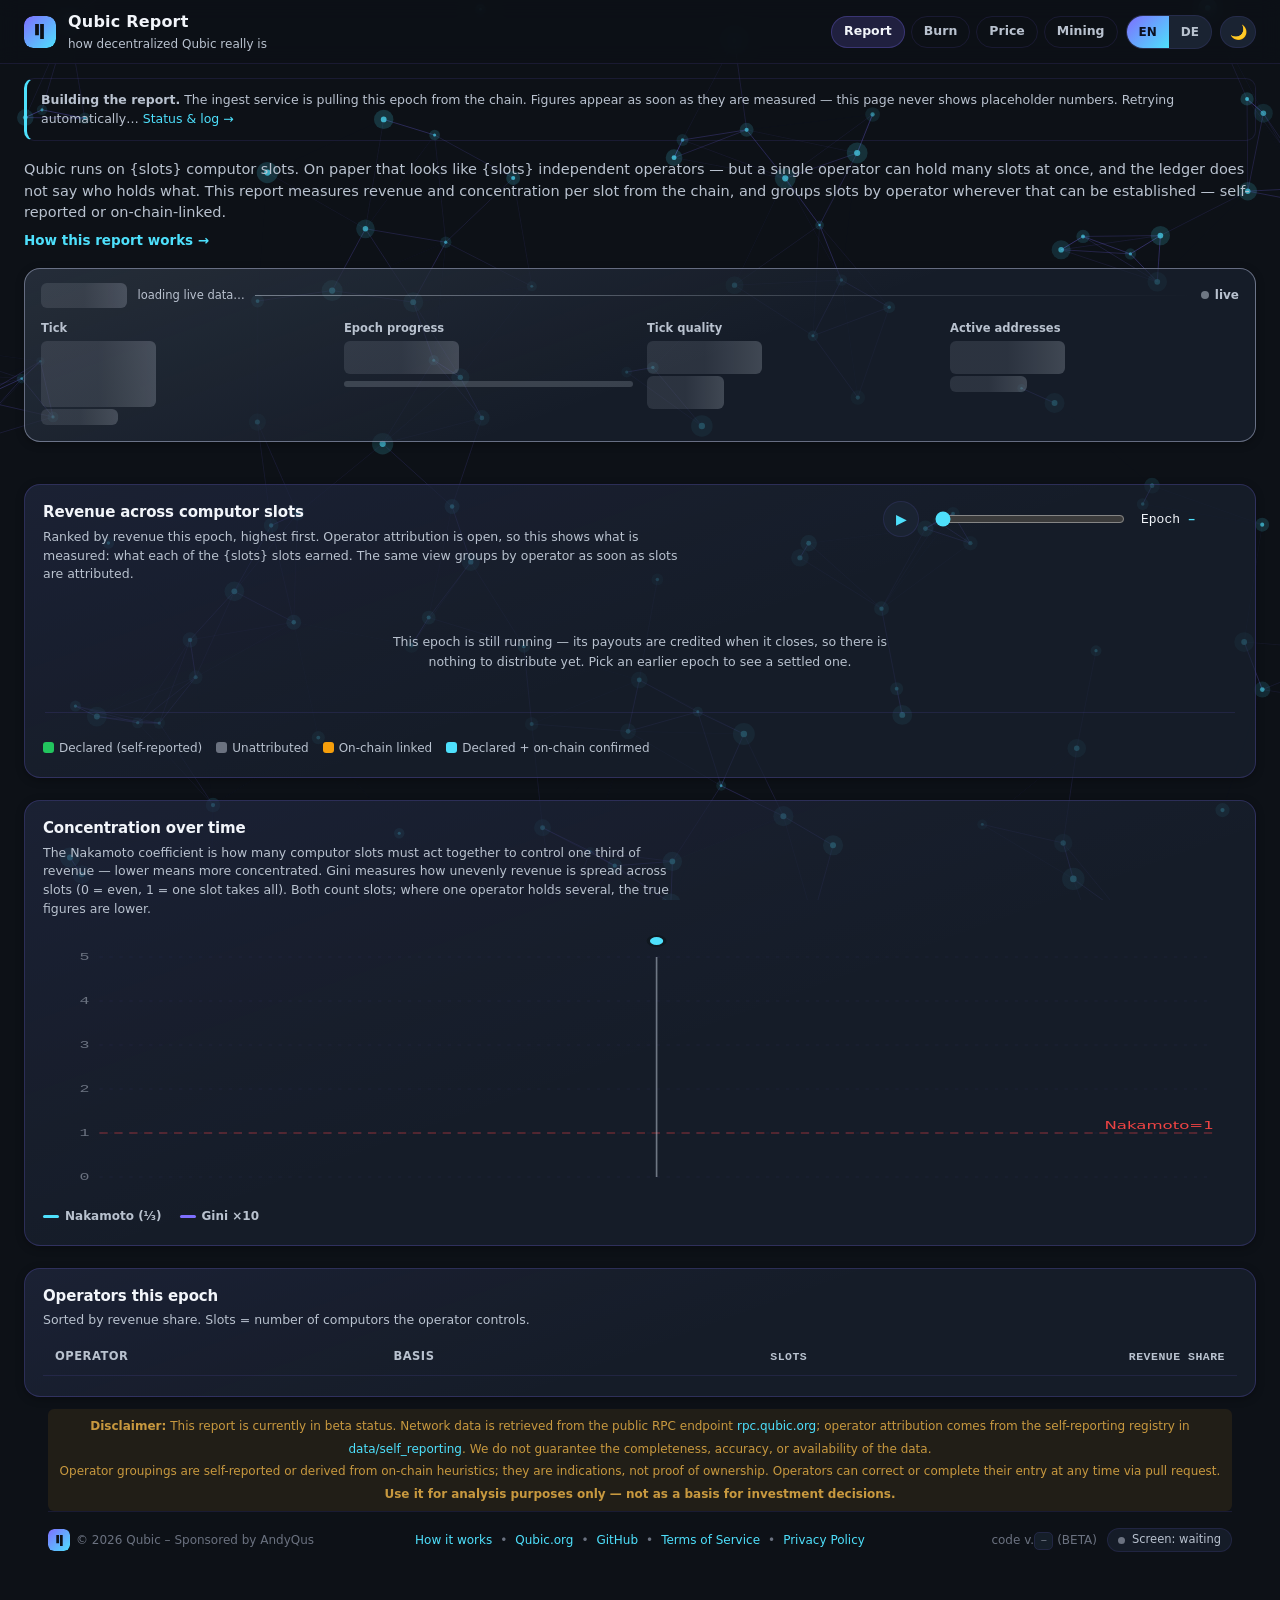
==== dashboard/index.html @ 16686b8a "Move the burger out of the panel it opens The collapsed header panel is display:none, and the button" ====
<!doctype html>
<html lang="en" data-theme="dark">
<head>
<meta charset="utf-8" />
<meta name="viewport" content="width=device-width, initial-scale=1.0" />
<title>Qubic Report</title>
<meta name="description" content="How decentralized Qubic really is — computor distribution, attribution and clusters, measured from the chain and sealed per epoch." />

<!-- ── Identität, Icons, PWA ──────────────────────────────────────────────
     Das Projekt heißt nach außen "Qubic Report" (so steht es im Manifest und
     auf dem Homescreen); "Qubic Decentralization Report" ist der Name DIESER
     Seite, nicht mehr der der ganzen Anwendung. Die übrigen Seiten führen ihn
     deshalb nicht mehr im Untertitel.
     Alle Pfade sind relativ: Das Dashboard liegt unter /dashboard/, ein
     absolutes "/" würde den PWA-Scope auf den API-Root legen. -->
<!-- Reihenfolge und Vollständigkeit sind hier nicht Geschmack: Firefox fordert
     von diesen Zeilen NUR das SVG an und fällt von sich aus auf nichts zurück.
     Scheitert das SVG, bleibt der Tab leer — genau das war der Fall, solange
     icon.svg einen doppelten Bindestrich im Kommentar trug und damit als XML
     unlesbar war. Die .ico steht deshalb ausdrücklich dabei: sie ist das
     Format, das jeder Browser lesen kann, und /dashboard/favicon.ico gibt es
     nicht — der automatische Griff ans Wurzelverzeichnis läuft von einer Seite
     unter /dashboard/ ins Leere. -->
<link rel="icon" type="image/svg+xml" href="./assets/icon.svg" />
<link rel="icon" type="image/png" sizes="32x32" href="./assets/favicon-32.png" />
<link rel="icon" type="image/x-icon" href="./assets/favicon.ico" sizes="48x48" />
<link rel="apple-touch-icon" href="./assets/apple-touch-icon.png" />
<link rel="manifest" href="./assets/manifest.webmanifest" />
<meta name="theme-color" content="#0d1117" />
<meta name="apple-mobile-web-app-title" content="Qubic Report" />
<meta name="application-name" content="Qubic Report" />

<!-- ── Link-Vorschau (X, Telegram, Discord, Slack) ────────────────────────
     og:image MUSS absolut sein — ein Crawler löst relative URLs nicht auf.
     Und es muss PNG sein: X rendert kein SVG. Quelle beider Bilder ist
     dashboard/assets/og-image.svg, gerendert von scripts/build_icons.py. -->
<meta property="og:type" content="website" />
<meta property="og:site_name" content="Qubic Report" />
<meta property="og:locale" content="en_US" />
<meta property="og:title" content="Qubic Report — how decentralized Qubic really is" />
<meta property="og:description" content="How decentralized Qubic really is — computor distribution, attribution and clusters, measured from the chain and sealed per epoch." />
<meta property="og:url" content="https://report.qubic.tools/dashboard/" />
<meta property="og:image" content="https://report.qubic.tools/dashboard/assets/og-image.png" />
<meta property="og:image:type" content="image/png" />
<meta property="og:image:width" content="1200" />
<meta property="og:image:height" content="630" />
<meta property="og:image:alt" content="Qubic Report — decentralization, burned supply, price and mining" />
<meta name="twitter:card" content="summary_large_image" />
<meta name="twitter:title" content="Qubic Report — how decentralized Qubic really is" />
<meta name="twitter:description" content="How decentralized Qubic really is — measured from the chain, sealed per epoch." />
<meta name="twitter:image" content="https://report.qubic.tools/dashboard/assets/og-image.png" />

<link rel="stylesheet" href="./theme.css?v=376904fb">

<style>
  /* Surfaces, text, accents, the glass card and the header all come from
     theme.css — the shared design system taken from spotlight/dividends
     .qubic.tools. Only the report's own semantic colours live here: these
     encode attribution state (declared / linked / flagged), so they must stay
     distinguishable from each other and from the system accent, which already
     means "interactive". */
  :root{
    --declared:#22c55e; --unattributed:#6b7280; --linked:#f59e0b;
    --flagged:#ef4444; --confirmed:#4ee0fc;
  }
  :root[data-theme="light"]{
    --declared:#16a34a; --unattributed:#9ca3af; --linked:#b45309;
    --flagged:#dc2626; --confirmed:#0369a1;
  }
  /* line-height comes from theme.css (1.5). Overriding it here made this
     page's header one pixel shorter than the others. */
  /* Same content width as mining.html and burn.html, so the three pages
     read as one site rather than three. */
  .wrap{max-width:var(--content-width);margin:0 auto;padding:0 var(--gutter) 64px;position:relative;z-index:1}

  /* header */
  .qs-seg[hidden]{display:none}

  .sample-badge{display:inline-flex;align-items:center;gap:7px;font-size:12px;color:var(--warn);
    border:1px solid color-mix(in srgb,var(--warn) 40%,transparent);background:color-mix(in srgb,var(--warn) 12%,transparent);
    padding:4px 10px;border-radius:999px;margin:16px 0 0}
  .sample-badge .dot{width:7px;height:7px;border-radius:50%;background:var(--warn)}
  /* display:inline-flex above would otherwise defeat the hidden attribute */
  .sample-badge[hidden]{display:none}
  /* epoch lifecycle: live = fresh from chain, sealed = settled history, partial = gaps */

  .lead{margin:18px 0 6px;font-size:14.5px;color:var(--muted)}
  .lead-more{margin:2px 0 0;font-size:13.5px}
  .lead-more a{font-weight:600}

  /* ---- Live epoch panel -------------------------------------------------
     Styled after the Dividends overview (which follows Spotlight): an epoch
     band opens the block — badge, a rule that fades out, and the state on the
     right — over a card whose accent colour drives border, wash and glow from
     one token, so the three cannot drift apart. */
  .live{ --live-edge:var(--accent);
    margin-top:18px; border:1px solid color-mix(in srgb,var(--live-edge) 45%,var(--border));
    border-radius:var(--radius); padding:14px 16px 16px;
    background:linear-gradient(160deg,color-mix(in srgb,var(--live-edge) 10%,transparent),
      transparent 55%),var(--surface);
    box-shadow:var(--shadow)}
  .live[hidden]{display:none}
  /* While the first pulse is in flight the panel keeps its full height and shows
     shimmering placeholders, so the page below it never jumps when data lands. */
  .live.loading{--live-edge:var(--muted)}
  .live.loading .live-pulse i{animation:none;opacity:.55}
  .live.loading .lc-val,.live.loading .lc-sub,.live.loading .live-epoch{
    color:transparent;background:linear-gradient(90deg,
      color-mix(in srgb,var(--muted) 14%,transparent) 25%,
      color-mix(in srgb,var(--muted) 26%,transparent) 50%,
      color-mix(in srgb,var(--muted) 14%,transparent) 75%);
    background-size:200% 100%;border-radius:6px;animation:shimmer 1.4s linear infinite}
  .live.loading .lc-val{max-width:7.5ch}
  .live.loading .lc-sub{max-width:11ch}
  .live.loading .lc-fill{width:0}
  @keyframes shimmer{0%{background-position:200% 0}100%{background-position:-200% 0}}
  @media (prefers-reduced-motion:reduce){
    .live.loading .lc-val,.live.loading .lc-sub,.live.loading .live-epoch{animation:none} }
  .live-head{display:flex;align-items:center;gap:10px;margin-bottom:12px}
  .live-running{font-size:11.5px;color:var(--muted);white-space:nowrap}
  .live-epoch{font-size:.8125rem;font-weight:700;font-variant-numeric:tabular-nums;
    letter-spacing:.02em;padding:.15rem .5rem;border-radius:6px;white-space:nowrap;
    color:var(--live-edge);background:color-mix(in srgb,var(--live-edge) 16%,transparent)}
  .live-rule{flex:1 1 auto;height:1px;min-width:20px;
    background:linear-gradient(90deg,color-mix(in srgb,var(--live-edge) 55%,transparent),transparent)}
  .live-pulse{flex:0 0 auto;display:inline-flex;align-items:center;gap:6px;
    font-size:.75rem;font-weight:600;color:var(--live-edge)}
  .live-pulse i{width:8px;height:8px;border-radius:50%;background:var(--live-edge);
    box-shadow:0 0 0 0 color-mix(in srgb,var(--live-edge) 70%,transparent);
    animation:livepulse 2s ease-out infinite}
  /* The dot pulses only while data is actually arriving; a stale feed freezes it,
     so "live" is never claimed for a number that stopped moving. */
  .live.stale{--live-edge:var(--warn)}
  .live.stale .live-pulse i{animation:none}
  @keyframes livepulse{
    0%{box-shadow:0 0 0 0 color-mix(in srgb,var(--live-edge) 60%,transparent)}
    70%{box-shadow:0 0 0 9px transparent} 100%{box-shadow:0 0 0 0 transparent}}
  @media (prefers-reduced-motion:reduce){ .live-pulse i{animation:none} }

  .live-grid{display:grid;grid-template-columns:repeat(auto-fit,minmax(150px,1fr));gap:14px}
  .live-cell{min-width:0}
  .lc-label{font-size:11.5px;color:var(--muted);font-weight:600}
  .lc-val{font-size:22px;font-weight:700;margin-top:4px;letter-spacing:-.3px}
  .num{font-variant-numeric:tabular-nums}
  .lc-sub{font-size:11px;color:var(--faint);margin-top:2px}
  /* The tick figure flashes on change — the one number that visibly advances. */
  .lc-val.bump{animation:bump .5s ease-out}
  @keyframes bump{0%{color:var(--accent)}100%{color:inherit}}
  @media (prefers-reduced-motion:reduce){ .lc-val.bump{animation:none} }
  .lc-bar{height:6px;border-radius:99px;margin-top:7px;overflow:hidden;
    background:color-mix(in srgb,var(--muted) 22%,transparent)}
  .lc-fill{height:100%;width:0;border-radius:99px;background:var(--live-edge);
    transition:width .8s cubic-bezier(.4,.05,.2,1)}

  /* Attribution caveat. With no declarations and no provable linkage, a high
     Nakamoto number means "we could not link them", not "they are independent" —
     the page has to say so rather than let the figure be misread. */
  .coverage-note{margin-top:14px;padding:11px 14px;border-radius:10px;font-size:12.5px;
    line-height:1.55;color:var(--muted);background:var(--panel);
    border:1px solid var(--border);border-left:3px solid var(--accent)}
  .coverage-note[hidden]{display:none}
  .coverage-note b{color:var(--fg);font-weight:600}

  /* Slot revenue distribution — shown in place of the operator map while
     attribution is empty, because one grey "unattributed 100%" tile is not a map. */
  .dist{padding:4px 2px 2px}
  .dist[hidden]{display:none}
  .dist-row{display:grid;grid-template-columns:150px 1fr 74px;align-items:center;
    gap:12px;margin-bottom:9px}
  .dist-name{font-size:12.5px;color:var(--fg)}
  .dist-name small{display:block;color:var(--faint);font-size:11px;margin-top:1px}
  .dist-track{height:26px;border-radius:6px;background:var(--chip-bg,rgba(127,127,127,.13));
    overflow:hidden}
  .dist-fill{height:100%;border-radius:6px;background:var(--accent);opacity:.85;
    transition:width .5s cubic-bezier(.4,0,.2,1)}
  .dist-pct{font-size:12.5px;font-variant-numeric:tabular-nums;text-align:right;color:var(--fg)}
  .dist-facts{margin-top:14px;padding-top:12px;border-top:1px solid var(--border);
    font-size:12.5px;color:var(--muted);line-height:1.6}
  .dist-facts b{color:var(--fg)}
  .dist-empty{padding:26px 4px;color:var(--muted);font-size:12.5px;line-height:1.6;
    text-align:center;max-width:520px;margin:0 auto}
  @media (prefers-reduced-motion:reduce){ .dist-fill{transition:none} }

  /* KPI grid. The tile itself (.qs-stat, .s-label, .s-val, .s-sub, .s-note and
     the accent/warn rail) now lives in theme.css, so burn and mining can carry
     the same one. Only the margin of this page's grid is local. */
  .kpis{margin:20px 0 8px}
  /* Scope note on a figure whose unit is easy to misread (slots, not operators). */
  .tail-row td{color:var(--muted);font-style:italic}

  /* ---- Page background: the slot net -----------------------------------
     mining.html runs a colony and burn.html runs embers; this page had no
     motion at all, which made it the odd one out of the three. The canvas
     construction is shared (`.qs-canvas` in theme.css: viewport-fixed, behind
     everything, never interactive), only the motion differs — as on the other
     two pages, it follows the subject.

     Here the subject is the network of computor slots, so the background is one
     connected net, centred on the window and turning slowly. It is ambient and
     carries no figure — nothing here is a measurement, the panels below hold
     those. The panels are `.glass-card`, which is already translucent with a
     blur, so the motion reads as depth behind them rather than texture through
     the type. */
  :root[data-theme="light"] .slot-canvas{opacity:.62}
  @media (prefers-color-scheme:light){
    :root:not([data-theme="dark"]) .slot-canvas{opacity:.62} }

  /* panels */
  .panel{margin-top:22px;overflow:hidden}
  .panel-head{padding:16px 18px 4px;display:flex;align-items:flex-start;gap:14px;flex-wrap:wrap}
  .panel-head h2{font-size:15px;margin:0;font-weight:650}
  .panel-head p{margin:4px 0 0;font-size:12.5px;color:var(--muted);max-width:640px}
  .panel-body{padding:14px 18px 20px}

  /* epoch controls */
  .epoch-bar{display:flex;align-items:center;gap:14px;flex-wrap:wrap;margin-left:auto}
  .epoch-bar .play{width:36px;height:36px;border-radius:50%;border:1px solid var(--border);background:var(--surface2);
    color:var(--accent);font-size:14px;cursor:pointer;display:inline-flex;align-items:center;justify-content:center}
  .epoch-bar input[type=range]{width:190px;accent-color:var(--accent)}
  .epoch-bar .ep-label{font-family:var(--mono);font-size:13px;color:var(--text);min-width:96px}
  .epoch-bar .ep-label b{color:var(--accent)}

  /* treemap */
  .treemap{position:relative;width:100%;height:340px;margin-top:6px;border-radius:10px;overflow:hidden;
    background:var(--bg2);border:1px solid var(--border)}
  .treemap[hidden]{display:none}
  .tile{position:absolute;border-radius:7px;overflow:hidden;cursor:default;
    transition:left .7s cubic-bezier(.4,.05,.2,1),top .7s cubic-bezier(.4,.05,.2,1),
      width .7s cubic-bezier(.4,.05,.2,1),height .7s cubic-bezier(.4,.05,.2,1),background .4s;
    padding:8px 9px;color:#04231b}
  .tile .t-label{font-size:12.5px;font-weight:700;white-space:nowrap;overflow:hidden;text-overflow:ellipsis}
  .tile .t-meta{font-size:11px;opacity:.85;margin-top:2px;font-variant-numeric:tabular-nums}
  .tile.small .t-meta{display:none}
  .tile.tiny .t-label{font-size:10px}
  .tile.hide-text *{display:none}
  .legend[hidden]{display:none}
  .legend span{display:inline-flex;align-items:center;gap:6px}

  /* timeline chart */
  .chart{position:relative;width:100%;height:260px;margin-top:4px}
  svg{width:100%;height:100%;overflow:visible}
  .axis text{fill:var(--faint);font-size:10px;font-family:var(--mono)}
  .grid line{stroke:var(--border);stroke-dasharray:2 4;opacity:.6}
  .thr line{stroke:var(--danger);stroke-dasharray:5 4;opacity:.55}
  .thr text{fill:var(--danger);font-size:10px}
  .series-nak{fill:none;stroke:var(--accent);stroke-width:2.5;stroke-linejoin:round;stroke-linecap:round}
  .series-gini{fill:none;stroke:var(--accent2);stroke-width:2;stroke-dasharray:4 3;opacity:.9}
  .cursor{stroke:var(--muted);stroke-width:1;opacity:.55}
  .dot{fill:var(--accent);stroke:var(--bg2);stroke-width:2}
  .chart-legend{display:flex;gap:18px;font-size:12px;color:var(--muted);margin-top:6px}
  .chart-legend b{font-weight:600}
  .chart-legend .sw{display:inline-block;width:16px;height:3px;border-radius:2px;vertical-align:middle;margin-right:6px}

  /* table */
  table{width:100%;border-collapse:collapse;font-size:13px}
  th,td{text-align:left;padding:10px 12px;border-bottom:1px solid var(--border)}
  th{font-size:11.5px;text-transform:uppercase;letter-spacing:.5px;color:var(--muted);font-weight:650}
  td.num,th.num{text-align:right;font-variant-numeric:tabular-nums;font-family:var(--mono)}
  .pill{display:inline-flex;align-items:center;gap:6px;font-size:11px;font-weight:600;padding:3px 9px;border-radius:999px}
  .pill i{width:8px;height:8px;border-radius:50%}
  .pill.declared{color:var(--declared);background:color-mix(in srgb,var(--declared) 14%,transparent)}
  .pill.unattributed{color:var(--unattributed);background:color-mix(in srgb,var(--unattributed) 16%,transparent)}
  .pill.declared-linked{color:var(--confirmed);background:color-mix(in srgb,var(--confirmed) 16%,transparent)}
  .pill.flagged{color:var(--flagged);background:color-mix(in srgb,var(--flagged) 16%,transparent)}
  /* a confidence level this page does not know yet: readable, visibly neutral */
  .pill.unknown{color:var(--muted);background:color-mix(in srgb,var(--muted) 14%,transparent)}
  .pill.linked{color:var(--linked);background:color-mix(in srgb,var(--linked) 14%,transparent)}
  .bar-cell{position:relative}
  .bar-cell .bar{position:absolute;left:0;top:0;bottom:0;background:color-mix(in srgb,var(--accent) 16%,transparent);border-radius:4px}
  .bar-cell span{position:relative}
  /* disclaimer alert — mirrors the Spotlight footer's warning banner */
  .fbar .flinks{display:flex;flex-wrap:wrap;justify-content:center;align-items:center;gap:8px}
  .fbar .flinks a{color:var(--accent);text-decoration:none}
  .fbar .flinks a:hover{text-decoration:underline}
  @media (max-width:720px){
    .fbar{grid-template-columns:1fr;justify-items:center;text-align:center;gap:8px}
    .fbar .fright{text-align:center}
  }
  @media (max-width:560px){.epoch-bar input[type=range]{width:130px}}
  /* The wide desktop padding (24px, matching mining.html) is too much on a
     phone: with the Burn link added, the header controls overflowed and the
     whole body scrolled sideways. Narrower gutters below 560px, which is where
     that header stops fitting. */
  @media (max-width:560px){
    .wrap{padding:0 14px 48px}
  }
</style>
<script>
  /* The live panel holds its full height from first paint, showing placeholders
     until the first pulse lands, so nothing below it jumps. Where no API can be
     reached the pulse never arrives, so the panel is suppressed before it paints
     rather than shimmering forever. Mirrors the apiBase resolution further down. */
  (function(){
    var p=new URLSearchParams(location.search).get("api");
    if(p==null && typeof window.QDR_API!=="undefined") p=window.QDR_API;
    if(p==null && location.protocol.indexOf("http")===0) p="";
    if(p==null) document.write('<style>#live{display:none}<\/style>');
  })();
</script>
</head>
<body>

<!-- Ambient page background: one slot net, centred and slowly turning. Same
     construction as mining.html's colony and burn.html's embers — viewport-fixed,
     behind everything, purely atmospheric. Nothing here encodes a measurement;
     the panels below do that. -->
<canvas class="qs-canvas slot-canvas" id="slot-canvas" aria-hidden="true"></canvas>

<header class="top qs-header">
  <div class="top-inner qs-header-inner">
    <div class="brand">
      <div class="logo qs-logo" aria-hidden="true"></div>
      <div>
        <h1 data-i18n="title">Qubic Report</h1>
        <div class="sub"><span id="hdr-tagline" data-i18n="tagline">how decentralized Qubic really is</span></div>
      </div>
    </div>
    <div class="spacer"></div>
    <button class="qs-icon-btn qs-burger" id="nav-toggle" aria-expanded="false" aria-controls="site-nav" aria-label="Menu">☰</button>
    <div class="controls">
      <nav class="qs-nav" id="site-nav" aria-label="Sections">
        <a class="how-link qs-link" href="./" aria-current="page" data-i18n="navReport">Report</a>
        <a class="how-link qs-link" href="./burn.html" data-i18n="burnReport">Burn</a>
        <a class="how-link qs-link" href="./price.html" data-i18n="priceReport">Price</a>
        <a class="how-link qs-link" href="./mining.html" data-i18n="miningLive">Mining</a>
      </nav>
      <div class="qs-seg" id="lang-seg">
        <button data-lang="en">EN</button><button data-lang="de">DE</button>
      </div>
      <button class="qs-icon-btn" id="theme-btn" title="Theme">🌙</button>
    </div>
  </div>
</header>

<div class="wrap">
  <div id="building-note" class="coverage-note" hidden></div>
  <div id="partial-note" class="coverage-note" hidden></div>
  <p class="lead" data-i18n="lead">Qubic runs on {slots} computor slots. On paper that looks like {slots} independent operators — but a single operator can hold many slots at once. This report groups slots by operator (self-reported first, on-chain-linked next) and measures how concentrated revenue and control really are.</p>

  <p class="lead-more"><a href="./how-it-works.html" data-i18n="howItWorksLong">How this report works &rarr;</a></p>

  <!-- Live epoch: the only part of the report that moves between epoch
       boundaries, so it gets its own panel and its own (fast) refresh. -->
  <section class="live loading" id="live">
    <div class="live-head">
      <span class="live-epoch" id="live-epoch">Epoch&nbsp;&ndash;&ndash;&ndash;</span>
      <span class="live-running" id="live-running" data-i18n="liveLoading">loading live data&hellip;</span>
      <span class="live-rule"></span>
      <span class="live-pulse" id="live-pulse" title="live"><i></i><span data-i18n="liveNow">live</span></span>
    </div>
    <div class="live-grid">
      <div class="live-cell">
        <div class="lc-label" data-i18n="liveTick">Tick</div>
        <div class="lc-val num" id="live-tick">0 000 000</div>
        <div class="lc-sub" id="live-tick-sub">+0 · 0.0 t/s</div>
      </div>
      <div class="live-cell">
        <div class="lc-label" data-i18n="liveProgress">Epoch progress</div>
        <div class="lc-val num" id="live-progress">00.0%</div>
        <div class="lc-bar"><div class="lc-fill" id="live-fill"></div></div>
      </div>
      <div class="live-cell">
        <div class="lc-label" data-i18n="liveQuality">Tick quality</div>
        <div class="lc-val num" id="live-quality">00.00%</div>
        <div class="lc-sub" id="live-quality-sub">last 10k 00.00%</div>
      </div>
      <div class="live-cell">
        <div class="lc-label" data-i18n="liveAddresses">Active addresses</div>
        <div class="lc-val num" id="live-addr">000 000</div>
        <div class="lc-sub" id="live-price">$0.0000000</div>
      </div>
    </div>
  </section>

  <div id="coverage-note" class="coverage-note" hidden></div>

  <!-- KPIs -->
  <div class="kpis qs-stats" id="kpis"></div>

  <!-- Cluster map -->
  <section class="panel glass-card">
    <div class="panel-head">
      <div>
        <h2 id="map-title" data-i18n="distTitle">Revenue across computor slots</h2>
        <p id="map-desc" data-i18n="distDesc">Ranked by revenue this epoch, highest first. The same view groups by operator as soon as slots are attributed.</p>
      </div>
      <div class="epoch-bar">
        <div class="qs-seg" id="size-seg">
          <button data-size="revenue" class="active" data-i18n="byRevenue">By revenue</button>
          <button data-size="slots" data-i18n="bySlots">By slots</button>
        </div>
        <button class="play" id="play-btn" title="Play">▶</button>
        <input type="range" id="epoch-range" min="0" max="0" step="1" value="0" />
        <div class="ep-label"><span data-i18n="epochLabel">Epoch</span> <b id="ep-cur">–</b></div>
      </div>
    </div>
    <div class="panel-body">
      <div class="treemap" id="treemap"></div>
      <div class="dist" id="dist" hidden>
        <div class="dist-bars" id="dist-bars"></div>
        <div class="dist-facts" id="dist-facts"></div>
      </div>
      <div class="qs-legend" id="legend">
        <span><i style="background:var(--declared)"></i><span data-i18n="declared">Declared (self-reported)</span></span>
        <span><i style="background:var(--unattributed)"></i><span data-i18n="unattributed">Unattributed</span></span>
        <span><i style="background:var(--linked)"></i><span data-i18n="linked">On-chain linked</span></span>
        <span><i style="background:var(--confirmed)"></i><span data-i18n="confirmed">Declared + on-chain confirmed</span></span>
      </div>
    </div>
  </section>

  <!-- Timeline -->
  <section class="panel glass-card">
    <div class="panel-head">
      <div>
        <h2 data-i18n="timelineTitle">Concentration over time</h2>
        <p data-i18n="timelineDesc">The Nakamoto coefficient is how many computor slots must act together to control one third of revenue — lower means more concentrated. Gini measures how unevenly revenue is spread across slots (0 = even, 1 = one slot takes all). Both count slots; where one operator holds several, the true figures are lower.</p>
      </div>
    </div>
    <div class="panel-body">
      <div class="chart"><svg id="chart" viewBox="0 0 720 260" preserveAspectRatio="none"></svg></div>
      <div class="chart-legend">
        <span><span class="sw" style="background:var(--accent)"></span><b data-i18n="nakamotoShort">Nakamoto (⅓)</b></span>
        <span><span class="sw" style="background:var(--accent2)"></span><b data-i18n="giniShort">Gini ×10</b></span>
      </div>
    </div>
  </section>

  <!-- Operator table -->
  <section class="panel glass-card" id="op-panel">
    <div class="panel-head">
      <div>
        <h2 data-i18n="tableTitle">Operators this epoch</h2>
        <p data-i18n="tableDesc">Sorted by revenue share. Slots = number of computors the operator controls.</p>
      </div>
    </div>
    <div class="panel-body" style="padding-top:4px">
      <div style="overflow-x:auto">
        <table>
          <thead><tr>
            <th data-i18n="thOperator">Operator</th>
            <th data-i18n="thConfidence">Basis</th>
            <th class="num" data-i18n="thSlots">Slots</th>
            <th class="num" data-i18n="thShare">Revenue share</th>
          </tr></thead>
          <tbody id="op-table"></tbody>
        </table>
      </div>
    </div>
  </section>

  <footer class="qs-footer">
    <div class="fdisc">
      <b data-i18n="discLabel">Disclaimer:</b>
      <span data-i18n="discBeta">This report is currently in beta status.</span>
      <span data-i18n="discData">Network data is retrieved from the public RPC endpoint</span>
      <span><a href="https://rpc.qubic.org" target="_blank" rel="noreferrer">rpc.qubic.org</a>;</span>
      <span data-i18n="discData2">operator attribution comes from the self-reporting registry in</span>
      <span><a href="https://github.com/AndyQus/qubic-decentralization-report/tree/main/data/self_reporting"
         id="registry-link" target="_blank" rel="noreferrer">data/self_reporting</a>.</span>
      <span data-i18n="discNoGuarantee">We do not guarantee the completeness, accuracy, or availability of the data.</span>
      <span data-i18n="discSelfReported">Operator groupings are self-reported or derived from on-chain heuristics; they are indications, not proof of ownership.</span>
      <span data-i18n="discCorrections">Operators can correct or complete their entry at any time via pull request.</span>
      <b data-i18n="discDemo">Use it for analysis purposes only — not as a basis for investment decisions.</b>
    </div>

    <div class="fbar">
      <div class="fleft">
        <span class="flogo" aria-hidden="true"></span>
        <span>&copy; <span id="foot-year">2026</span> <span data-i18n="sponsored">Qubic – Sponsored by AndyQus</span></span>
      </div>
      <div class="flinks">
        <!-- "Wie es funktioniert" steht jetzt hier statt in der Navigation oben:
           die Erklaerseite liest man einmal, nicht bei jedem Besuch, und die
           Navigation traegt damit nur noch die vier Ansichten mit Daten. -->
      <a href="./how-it-works.html" data-i18n="howItWorks">How it works</a>
      <span class="fsep">&#x2022;</span>
      <a href="https://qubic.org" target="_blank" rel="noreferrer">Qubic.org</a>
        <span class="fsep">&#x2022;</span>
        <a href="https://github.com/AndyQus/qubic-decentralization-report" id="repo-link" target="_blank" rel="noreferrer">GitHub</a>
        <span class="fsep">&#x2022;</span>
        <a href="https://qubic.org/terms-of-service" target="_blank" rel="noreferrer" data-i18n="tos">Terms of Service</a>
        <span class="fsep">&#x2022;</span>
        <a href="https://qubic.org/privacy-policy" target="_blank" rel="noreferrer" data-i18n="privacy">Privacy Policy</a>
      </div>
      <div class="fright fright-wrap">
        <span><span data-i18n="codeVersion">code</span> v.<code id="code-ver">–</code> (BETA)</span>
        <button class="fwake" id="wake-btn" type="button" aria-pressed="false" hidden><span class="wdot" aria-hidden="true"></span><span class="wtext">Screen stays on</span></button>
      </div>
    </div>
  </footer>
</div>

<script src="data.js"></script>
<script>
(function(){
  "use strict";
  const LS_THEME="qdr.theme", LS_LANG="qdr.lang";
  const root=document.documentElement;

  /* ---------- i18n ---------- */
  const I18N={
    en:{
      navReport: "Report",
      title:"Qubic Report", tagline:"how decentralized Qubic really is",
      miningLive:"Mining", burnReport:"Burn",
      priceReport:"Price",
      epochLabel:"Epoch",
      buildingTitle:"Building the report.",
      buildingBody:"The ingest service is pulling this epoch from the chain. Figures "+
        "appear as soon as they are measured — this page never shows placeholder numbers.",
      buildingRetry:"Retrying automatically…",
      buildingDiag:"Status & log →",
      liveRunning:"running · revenue is credited when it closes",
      distPending:"This epoch is still running — its payouts are credited when it "+
        "closes, so there is nothing to distribute yet. Pick an earlier epoch to see "+
        "a settled one.",
      lead:"Qubic runs on {slots} computor slots. On paper that looks like {slots} independent operators — but a single operator can hold many slots at once, and the ledger does not say who holds what. This report measures revenue and concentration per slot from the chain, and groups slots by operator wherever that can be established — self-reported or on-chain-linked.",
      clusterMapTitle:"Operator map", clusterMapDesc:"Each tile is one operator; area = share of the epoch. Declared operators are self-reported; “unattributed” are slots with no proven owner.",
      distTitle:"Revenue across computor slots",
      distDesc:"Ranked by revenue this epoch, highest first. Operator attribution is "+
        "open, so this shows what is measured: what each of the {slots} slots earned. "+
        "The same view groups by operator as soon as slots are attributed.",
      distBandTop1:"Top 1%", distBandTop10:"Top 10%", distBandUpper:"Upper quarter",
      distBandMid:"Second quarter", distBandLower:"Third quarter", distBandBottom:"Bottom quarter",
      distFlat:"{pct}% of slots were paid exactly the same amount ({amount} QU).",
      distSpread:"Highest slot earns {x}× the lowest.",
      distOfRevenue:"of revenue", distSlotsN:"{n} slots",
      byRevenue:"By revenue", bySlots:"By slots",
      declared:"Declared (self-reported)", unattributed:"Unattributed", linked:"On-chain linked",
      timelineTitle:"Concentration over time", timelineDesc:"The Nakamoto coefficient is how many computor slots must act together to control one third of revenue — lower means more concentrated. Gini measures how unevenly revenue is spread across slots (0 = even, 1 = one slot takes all). Both count slots; where one operator holds several, the true figures are lower.",
      nakamotoShort:"Nakamoto (⅓)", giniShort:"Gini ×10",
      tableTitle:"Operators this epoch", tableDesc:"Sorted by revenue share. Slots = number of computors the operator controls.",
      thOperator:"Operator", thConfidence:"Basis", thSlots:"Slots", thShare:"Revenue share",
      codeVersion:"code", repo:"source",
      howItWorks:"How it works", howItWorksLong:"How this report works →",
      discLabel:"Disclaimer:", discBeta:"This report is currently in beta status.",
      discData:"Network data is retrieved from the public RPC endpoint",
      discData2:"operator attribution comes from the self-reporting registry in",
      discNoGuarantee:"We do not guarantee the completeness, accuracy, or availability of the data.",
      discSelfReported:"Operator groupings are self-reported or derived from on-chain heuristics; they are indications, not proof of ownership.",
      discCorrections:"Operators can correct or complete their entry at any time via pull request.",
      discDemo:"Use it for analysis purposes only — not as a basis for investment decisions.",
      sponsored:"Qubic – Sponsored by AndyQus", tos:"Terms of Service", privacy:"Privacy Policy",
      kOperators:"Computor slots", kOperatorsSub:"the network's {slots} slots",
      kAttribution:"Operator attribution", kAttributionSub:"slots matched to a named operator",
      slotsNotOperators:"slots, not operators",
      tailRow:"{n} unattributed slots (a remainder, not one operator)",
      kDeclared:"Declared operators", kDeclaredSub:"self-reported",
      kCoverage:"On-chain linked", kCoverageSub:"slots resolved via payout graph",
      confirmed:"Declared + on-chain confirmed", flagged:"Flagged (behavioral)",
      liveNow:"live", liveTick:"Tick", liveProgress:"Epoch progress",
      liveQuality:"Tick quality", liveAddresses:"Active addresses",
      liveRecent:"last 10k:", perSecond:"ticks/s",
      liveLoading:"loading live data…",
      coverageWarnTitle:"Slots, not operators — yet.",
      coverageWarnBody:"Every figure here is measured per computor slot. Who operates "+
        "those slots is a separate question this report cannot answer from the chain "+
        "alone: Qubic pays computors by protocol emission rather than by traceable "+
        "transfers, so the ledger discloses no ownership. One operator holding several "+
        "of the {slots} slots would make the network more concentrated than the numbers "+
        "below suggest. Operators can list their slots in the public registry — the "+
        "report groups by operator as soon as they do.",
      statusPartial:"Partial — incomplete derivation, excluded from trends",
      ofSlots:"of {total}",
      kNak13:"Nakamoto ⅓", kNak13Sub:"slots to control ⅓ of revenue",
      kNak12:"Nakamoto ½", kNak12Sub:"slots to control ½ of revenue",
      kGini:"Gini (revenue)", kGiniSub:"across slots · 0 even · 1 concentrated",
      kTop1:"Top slot", kTop1Sub:"share of revenue"
    },
    de:{
      navReport: "Report",
      title:"Qubic Report", tagline:"wie dezentral Qubic wirklich ist",
      miningLive:"Mining", burnReport:"Burn",
      priceReport:"Kurs",
      epochLabel:"Epoche",
      buildingTitle:"Report wird aufgebaut.",
      buildingBody:"Der Ingest-Dienst holt diese Epoche gerade von der Chain. Die Zahlen "+
        "erscheinen, sobald sie gemessen sind — diese Seite zeigt niemals Platzhalterwerte.",
      buildingRetry:"Wird automatisch erneut versucht…",
      buildingDiag:"Status & Log →",
      liveRunning:"läuft · Umsatz wird beim Abschluss gutgeschrieben",
      distPending:"Diese Epoche läuft noch — ihre Auszahlungen werden beim Abschluss "+
        "gutgeschrieben, es gibt also noch nichts zu verteilen. Wähle eine frühere "+
        "Epoche für eine abgeschlossene.",
      lead:"Qubic läuft auf {slots} Computor-Slots. Auf dem Papier wirkt das wie {slots} unabhängige Betreiber — aber ein einzelner Betreiber kann viele Slots gleichzeitig halten, und das Ledger sagt nicht, wer welche hält. Dieser Report misst Umsatz und Konzentration pro Slot aus der Chain und gruppiert Slots nach Betreiber, wo sich das belegen lässt — self-reported oder on-chain verknüpft.",
      clusterMapTitle:"Betreiber-Karte", clusterMapDesc:"Jede Kachel ist ein Betreiber; Fläche = Anteil der Epoche. Deklarierte Betreiber sind self-reported; „unattributed“ sind Slots ohne nachgewiesenen Eigentümer.",
      distTitle:"Umsatz über die Computor-Slots",
      distDesc:"Nach Umsatz dieser Epoche sortiert, höchster zuerst. Die Betreiber-Zuordnung "+
        "ist offen, daher zeigt diese Ansicht das Gemessene: was jeder der {slots} Slots "+
        "verdient hat. Dieselbe Ansicht gruppiert nach Betreiber, sobald Slots zugeordnet sind.",
      distBandTop1:"Top 1%", distBandTop10:"Top 10%", distBandUpper:"Oberstes Viertel",
      distBandMid:"Zweites Viertel", distBandLower:"Drittes Viertel", distBandBottom:"Unterstes Viertel",
      distFlat:"{pct}% der Slots wurden exakt gleich vergütet ({amount} QU).",
      distSpread:"Höchster Slot verdient das {x}-fache des niedrigsten.",
      distOfRevenue:"des Umsatzes", distSlotsN:"{n} Slots",
      byRevenue:"Nach Umsatz", bySlots:"Nach Slots",
      declared:"Deklariert (self-reported)", unattributed:"Nicht zugeordnet", linked:"On-chain verknüpft",
      timelineTitle:"Konzentration über Zeit", timelineDesc:"Der Nakamoto-Koeffizient sagt, wie viele Computor-Slots zusammenwirken müssen, um ein Drittel des Umsatzes zu kontrollieren — niedriger heißt konzentrierter. Gini misst, wie ungleich der Umsatz über die Slots verteilt ist (0 = gleich, 1 = ein Slot bekommt alles). Beide zählen Slots; wo ein Betreiber mehrere hält, liegen die echten Werte niedriger.",
      nakamotoShort:"Nakamoto (⅓)", giniShort:"Gini ×10",
      tableTitle:"Betreiber dieser Epoche", tableDesc:"Sortiert nach Umsatzanteil. Slots = Anzahl der Computors des Betreibers.",
      thOperator:"Betreiber", thConfidence:"Basis", thSlots:"Slots", thShare:"Umsatzanteil",
      codeVersion:"Code", repo:"Quelle",
      howItWorks:"Wie es funktioniert", howItWorksLong:"Wie dieser Report funktioniert →",
      discLabel:"Disclaimer:", discBeta:"Dieser Report befindet sich derzeit im Beta-Status.",
      discData:"Die Netzwerkdaten stammen vom öffentlichen RPC-Endpunkt",
      discData2:"die Betreiber-Zuordnung aus dem Self-Reporting-Registry in",
      discNoGuarantee:"Wir übernehmen keine Gewähr für Vollständigkeit, Richtigkeit oder Verfügbarkeit der Daten.",
      discSelfReported:"Die Betreiber-Gruppierungen sind self-reported oder aus On-Chain-Heuristiken abgeleitet; sie sind Hinweise, kein Eigentumsnachweis.",
      discCorrections:"Betreiber können ihren Eintrag jederzeit per Pull Request korrigieren oder ergänzen.",
      discDemo:"Nutzung nur zu Analysezwecken — keine Grundlage für Investitionsentscheidungen.",
      sponsored:"Qubic – Sponsored by AndyQus", tos:"Nutzungsbedingungen", privacy:"Datenschutz",
      kOperators:"Computor-Slots", kOperatorsSub:"die {slots} Slots des Netzwerks",
      kAttribution:"Betreiber-Zuordnung", kAttributionSub:"Slots einem benannten Betreiber zugeordnet",
      slotsNotOperators:"Slots, nicht Betreiber",
      tailRow:"{n} nicht zugeordnete Slots (ein Rest, kein einzelner Betreiber)",
      kDeclared:"Deklarierte Betreiber", kDeclaredSub:"self-reported",
      kCoverage:"On-Chain verknüpft", kCoverageSub:"Slots über Payout-Graph aufgelöst",
      confirmed:"Deklariert + on-chain bestätigt", flagged:"Markiert (Verhalten)",
      liveNow:"live", liveTick:"Tick", liveProgress:"Epochen-Fortschritt",
      liveQuality:"Tick-Qualität", liveAddresses:"Aktive Adressen",
      liveRecent:"letzte 10k:", perSecond:"Ticks/s",
      liveLoading:"Live-Daten werden geladen…",
      coverageWarnTitle:"Slots, noch nicht Betreiber.",
      coverageWarnBody:"Jede Zahl hier ist pro Computor-Slot gemessen. Wer diese Slots "+
        "betreibt, ist eine eigene Frage, die dieser Report aus der Chain allein nicht "+
        "beantworten kann: Qubic vergütet Computors über Protokoll-Emission statt über "+
        "nachverfolgbare Überweisungen, das Ledger gibt also keine Eigentümerschaft preis. "+
        "Hält ein Betreiber mehrere der {slots} Slots, ist das Netzwerk konzentrierter als "+
        "die Zahlen unten nahelegen. Betreiber können ihre Slots im öffentlichen Registry "+
        "eintragen — der Report gruppiert nach Betreiber, sobald sie das tun.",
      statusPartial:"Unvollständig — Ableitung lückenhaft, nicht im Trend",
      ofSlots:"von {total}",
      kNak13:"Nakamoto ⅓", kNak13Sub:"Slots für ⅓ des Umsatzes",
      kNak12:"Nakamoto ½", kNak12Sub:"Slots für ½ des Umsatzes",
      kGini:"Gini (Umsatz)", kGiniSub:"über Slots · 0 gleich · 1 konzentriert",
      kTop1:"Top-Slot", kTop1Sub:"Umsatzanteil"
    }
  };
  let lang = safeGet(LS_LANG) || "en";
  if(!I18N[lang]) lang="en";
  /* Translate key -> string, interpolating {placeholders} from live data.
     Language strings must never hardcode a network constant (slot count, epoch,
     operator count): those change, and a frozen string would keep claiming the
     old value forever. Anything data-dependent goes in as a placeholder. */
  function i18nVars(){
    const s = series[idx] || {};
    const cov = (report && report.linkage_coverage) || {};
    return {
      slots: fmtInt(cov.computors || (report && report.totals && report.totals.computors) || null),
      epoch: fmtInt(report && report.epoch),
      operators: fmtInt(s.operators != null ? s.operators
                        : (report && report.totals && report.totals.operators)),
    };
  }
  function t(k, vars){
    let str = (I18N[lang]&&I18N[lang][k])||I18N.en[k]||k;
    if(typeof str!=="string" || str.indexOf("{")<0) return str;
    const v = vars || i18nVars();
    return str.replace(/\{(\w+)\}/g, (m,name)=> (v[name]!=null && v[name]!=="–") ? v[name] : m);
  }

  /* ---------- storage helpers (safe) ---------- */
  function safeGet(k){ try{return localStorage.getItem(k);}catch(e){return null;} }
  function safeSet(k,v){ try{localStorage.setItem(k,v);}catch(e){} }

  /* ---------- data (mutable: filled from data.js or the API) ---------- */
  let DATA={}, report={}, series=[], epochClusters=[], clByEpoch={}, epochs=[];
  let idx=0;                               // current epoch index (default latest)
  let sizeBy = "revenue";                  // "revenue" | "slots"
  let playing = false, playTimer=null;

  function loadData(d){
    DATA=d||{}; report=DATA.report||{};
    series=(DATA.timeseries&&DATA.timeseries.series)||[];
    epochClusters=(DATA.epoch_clusters&&DATA.epoch_clusters.epochs)||[];
    clByEpoch={}; epochClusters.forEach(e=>clByEpoch[e.epoch]=e);
    epochs=series.map(s=>s.epoch);
    idx=Math.max(0,epochs.length-1);
  }

  /* ---------- theme ---------- */
  function applyTheme(th){ root.setAttribute("data-theme",th);
    document.getElementById("theme-btn").textContent = th==="dark"?"🌙":"☀️";
    /* The background canvas bakes the palette into its pixels, so CSS variables
       alone do not reach inside it — it has to be repainted. Guarded because
       applyTheme() runs during setup, before the field is initialised. */
    if (window.qdrRepaintSlotField) window.qdrRepaintSlotField(); }
  let theme = safeGet(LS_THEME) || "dark";
  applyTheme(theme);
  document.getElementById("theme-btn").addEventListener("click",()=>{
    theme = theme==="dark"?"light":"dark"; safeSet(LS_THEME,theme); applyTheme(theme);
    drawChart(); // colors are CSS vars but the chart caches none; redraw for crispness
  });

  /* ---------- language ---------- */
  function applyLang(){
    root.setAttribute("lang",lang);
    renderI18nText();
    document.querySelectorAll("#lang-seg button").forEach(b=>b.classList.toggle("active",b.dataset.lang===lang));
    renderStatusBadge();   // its text is data-driven, not a static data-i18n node
    // While the panel is still a placeholder its text is a data-i18n node that
    // renderI18nText() has already translated; only overwrite it once real
    // pulse data has arrived and cleared the loading state.
    const lr=document.getElementById("live-running");
    if(lr && lr.textContent && !lr.hasAttribute("data-i18n")) lr.textContent=t("liveRunning");
    if(!series.length){ showBuilding(); return; }
    renderAll();
  }
  document.querySelectorAll("#lang-seg button").forEach(b=>{
    b.addEventListener("click",()=>{ lang=b.dataset.lang; safeSet(LS_LANG,lang); applyLang(); });
  });

  /* ---------- size toggle ---------- */
  document.querySelectorAll("#size-seg button").forEach(b=>{
    b.addEventListener("click",()=>{
      sizeBy=b.dataset.size;
      document.querySelectorAll("#size-seg button").forEach(x=>x.classList.toggle("active",x===b));
      renderTreemap(); renderTable();
    });
  });

  /* ---------- epoch controls ---------- */
  const range=document.getElementById("epoch-range");
  range.addEventListener("input",()=>{ idx=+range.value; stopPlay(); renderEpoch(); });
  document.getElementById("play-btn").addEventListener("click",togglePlay);
  function togglePlay(){ playing?stopPlay():startPlay(); }
  function startPlay(){ playing=true; document.getElementById("play-btn").textContent="⏸";
    if(idx>=epochs.length-1) idx=0;
    playTimer=setInterval(()=>{ idx++; if(idx>=epochs.length){idx=epochs.length-1; stopPlay(); return;}
      range.value=String(idx); renderEpoch(); }, 1100); renderEpoch(); }
  function stopPlay(){ playing=false; document.getElementById("play-btn").textContent="▶";
    if(playTimer){clearInterval(playTimer);playTimer=null;} }

  /* ---------- colors ---------- */
  /* Confidence handling is deliberately open-ended: the analysis layer may add
     levels later (or an explorer may serve a newer API than this page). An
     unknown value must degrade to a readable, neutral badge — never be silently
     relabelled as something it is not. */
  const CONF_COLORS={"declared+linked":"--confirmed",declared:"--declared",
    unattributed:"--unattributed",linked:"--linked",flagged:"--flagged"};
  const CONF_I18N={"declared+linked":"confirmed",declared:"declared",
    unattributed:"unattributed",linked:"linked",flagged:"flagged"};
  function confColor(c){
    return getComputedStyle(root).getPropertyValue(CONF_COLORS[c]||"--muted").trim(); }
  function confClass(c){ return CONF_COLORS[c] ? String(c).replace(/[^a-z]+/gi,"-") : "unknown"; }
  function confLabel(c){
    const key=CONF_I18N[c];
    if(key) return t(key);
    return c ? String(c) : t("unattributed");   // show the raw level, do not fake one
  }

  /* ---------- empty-store state ----------
     A fresh deployment has no measurements yet. That is a normal, temporary state,
     so it reads as progress rather than as breakage — and it never fills the gap
     with numbers nobody measured. */
  function showBuilding(){
    const el=document.getElementById("building-note");
    el.hidden=false;
    el.innerHTML="<b>"+escapeHtml(t("buildingTitle"))+"</b> "+
      escapeHtml(t("buildingBody"))+" <span class=\"muted\">"+
      escapeHtml(t("buildingRetry"))+"</span> "+
      "<a href=\"log.html\">"+escapeHtml(t("buildingDiag"))+"</a>";
    document.getElementById("kpis").innerHTML="";
  }

  /* ---------- attribution caveat ---------- */
  function renderCoverageNote(){
    const el=document.getElementById("coverage-note");
    const s=series[idx]||{};
    const att=s.attributed_share;
    if(att==null || att>=0.25){ el.hidden=true; return; }
    el.hidden=false;
    el.innerHTML="<b>"+escapeHtml(t("coverageWarnTitle"))+"</b> "+
      escapeHtml(t("coverageWarnBody",{pct:(att*100).toFixed(0),
                                       slots:fmtInt(s.computors||s.operators)}));
  }

  /* ---------- KPIs ---------- */
  /* A bare count sitting between "0%" and "0.15%" reads as a percentage. Naming
     the whole it is counted out of makes the unit unmistakable. */
  function ofSlots(n, s){
    if(n==null) return "–";
    const total=s.computors||s.operators;
    return total ? fmtInt(n)+' <span class="s-of">'+escapeHtml(t("ofSlots",{total:fmtInt(total)}))+'</span>'
                 : fmtInt(n);
  }

  function renderKpis(){
    const s=series[idx]||{};
    // Attribution-dependent figures carry an explicit "upper bound" note when the
    // chain could not link slots: a labelled number informs, an unlabelled one misleads.
    // Every tile is a measurement. Operator-level figures are not shown while
    // attribution is empty: a Nakamoto coefficient over 676 unlinked slots would
    // read as "676 independent operators", which is precisely what we cannot say.
    const att = s.attributed_share;
    const attributed = (att!=null && att>=0.25);
    const cards=[
      {cls:"accent",label:t("kOperators"),val:fmtInt(s.computors||s.operators),
       sub:t("kOperatorsSub",{slots:fmtInt(s.computors||s.operators)})},
      {cls:"",label:t("kAttribution"),
       val:(att!=null?(att*100).toFixed(0)+"%":"–"),
       sub:t("kAttributionSub")},
      {cls:"warn",label:t("kNak13"),val:ofSlots(s.nakamoto_one_third_revenue,s),sub:t("kNak13Sub")},
      {cls:"warn",label:t("kNak12"),val:ofSlots(s.nakamoto_half_revenue,s),sub:t("kNak12Sub")},
      {cls:"",label:t("kGini"),val:(s.gini_revenue!=null?s.gini_revenue.toFixed(3):"–"),sub:t("kGiniSub")},
      {cls:"accent",label:t("kTop1"),val:(s.top1_share!=null?(s.top1_share*100).toFixed(2)+"%":"–"),sub:t("kTop1Sub")},
    ];
    // One badge, once, rather than a repeated caveat under every figure.
    if(!attributed) cards[2].note = cards[3].note = t("slotsNotOperators");
    document.getElementById("kpis").innerHTML=cards.map(c=>
      `<div class="qs-stat glass-card ${c.cls}"><div class="s-label">${c.label}</div><div class="s-val">${c.val}</div>`+
      `<div class="s-sub">${c.sub}</div>`+
      (c.note?`<div class="s-note">${escapeHtml(c.note)}</div>`:"")+`</div>`).join("");
  }

  /* ---------- treemap (squarified) ---------- */
  function currentBubbles(){
    const ec=clByEpoch[epochs[idx]]; if(!ec) return [];
    let arr=ec.bubbles.map(b=>({...b, value: sizeBy==="slots"?b.slots:(b.revenue_share||0)}));
    const tot=arr.reduce((a,b)=>a+b.value,0)||1;
    arr.forEach(b=>b.frac=b.value/tot);
    return arr.filter(b=>b.frac>0).sort((a,b)=>b.value-a.value);
  }
  function squarify(items,x,y,w,h){
    // Standard squarified treemap -> list of {item,x,y,w,h}. Rows are laid along
    // the shorter side of the remaining rectangle to keep tiles close to square.
    const out=[]; let rx=x, ry=y, rw=w, rh=h;
    const total=items.reduce((a,b)=>a+b.frac,0)||1;
    const scale=(w*h)/total;
    const worst=(row,len)=>{
      const s=row.reduce((a,b)=>a+b.area,0);
      const mx=Math.max(...row.map(r=>r.area)), mn=Math.min(...row.map(r=>r.area));
      return Math.max((len*len*mx)/(s*s),(s*s)/(len*len*mn));
    };
    const q=items.map(it=>({item:it,area:it.frac*scale}));
    while(q.length){
      const shorter=Math.min(rw,rh);
      const row=[];
      while(q.length){
        if(row.length && worst(row,shorter)<worst(row.concat([q[0]]),shorter)) break;
        row.push(q.shift());
      }
      const s=row.reduce((a,b)=>a+b.area,0), thick=s/shorter;
      const horizontalRows=(rw>=rh);           // stack cells along the shorter side
      let pos = horizontalRows?ry:rx;
      row.forEach(r=>{ const cell=r.area/thick;
        if(horizontalRows){ out.push({item:r.item,x:rx,y:pos,w:thick,h:cell}); }
        else { out.push({item:r.item,x:pos,y:ry,w:cell,h:thick}); }
        pos+=cell;
      });
      if(horizontalRows){ rx+=thick; rw-=thick; } else { ry+=thick; rh-=thick; }
    }
    return out;
  }
  const tileEls={};
  /* ---------- slot revenue distribution ----------
     Shown instead of the operator map while attribution is empty. The map would
     be a single grey tile reading "unattributed · 676 slots · 100%", which looks
     like a rendering failure and says nothing; the per-slot revenue behind it is
     real, so the panel shows that until operators are known. */
  function currentDist(){
    const ec=clByEpoch[epochs[idx]];
    return (ec && ec.slot_distribution) || null;
  }

  /* A settled epoch always has a distribution. A running one does not — its
     payouts are still accruing — so the panel says that instead of drawing an
     empty box or, worse, a distribution of half-paid slots. */
  function showNoDistribution(){
    const wrap=document.getElementById("dist");
    wrap.hidden=false;
    document.getElementById("dist-bars").innerHTML=
      `<div class="dist-empty">${escapeHtml(t("distPending"))}</div>`;
    document.getElementById("dist-facts").innerHTML="";
  }

  function renderDistribution(){
    const d=currentDist();
    const wrap=document.getElementById("dist");
    const bars=document.getElementById("dist-bars");
    const facts=document.getElementById("dist-facts");
    if(!d){ wrap.hidden=true; return; }
    wrap.hidden=false;
    const NAMES={top1:"distBandTop1",top10:"distBandTop10",upper:"distBandUpper",
                 mid:"distBandMid",lower:"distBandLower",bottom:"distBandBottom"};
    const max=Math.max(...d.bands.map(b=>b.revenue_share))||1;
    bars.innerHTML=d.bands.map(b=>{
      const pct=b.revenue_share*100;
      return `<div class="dist-row">`+
        `<div class="dist-name">${escapeHtml(t(NAMES[b.id]||b.id))}`+
        `<small>${escapeHtml(t("distSlotsN",{n:fmtInt(b.slots)}))}</small></div>`+
        `<div class="dist-track"><div class="dist-fill" style="width:${(b.revenue_share/max*100).toFixed(1)}%"></div></div>`+
        `<div class="dist-pct">${pct.toFixed(1)}%</div></div>`;
    }).join("");
    const parts=[];
    if(d.flat_share>0.1){
      parts.push(t("distFlat",{pct:(d.flat_share*100).toFixed(1),
                               amount:fmtInt(d.flat_value)}));
    }
    if(d.spread){ parts.push(t("distSpread",{x:d.spread})); }
    facts.innerHTML=parts.map(escapeHtml).join(" ");
  }

  function renderTreemap(){
    // While nothing is attributed the map has nothing to draw: show the measured
    // slot distribution in its place and keep the operator legend out of the way.
    const d=currentDist();
    const s=series[idx]||{};
    const items=currentBubbles();
    // The operator map is drawn ONLY when there are operators to draw. Anything
    // else — no attribution, or attribution but no distribution to fall back on —
    // must not leave the old single-grey-tile map on screen: that tile is what a
    // reader reports as a broken page. Decide on the attribution, then pick the
    // best honest thing to show.
    const attributed = (s.attributed_share>=0.25) &&
                       (items.length>1 || items.some(b=>b.confidence!=="unattributed"));
    const tm=document.getElementById("treemap");
    const lg=document.getElementById("legend");
    const sizeSeg=document.getElementById("size-seg");
    if(!attributed){
      tm.hidden=true;
      if(lg) lg.hidden=true;
      if(sizeSeg) sizeSeg.hidden=true;
      const n=fmtInt((d&&d.slots)||s.computors||s.operators);
      document.getElementById("map-title").textContent=t("distTitle");
      document.getElementById("map-desc").textContent=t("distDesc",{slots:n});
      if(d){ renderDistribution(); }
      else { showNoDistribution(); }
      return;
    }
    tm.hidden=false;
    if(lg) lg.hidden=false;
    if(sizeSeg) sizeSeg.hidden=false;
    document.getElementById("dist").hidden=true;
    document.getElementById("map-title").textContent=t("clusterMapTitle");
    document.getElementById("map-desc").textContent=t("clusterMapDesc");
    const host=document.getElementById("treemap");
    const W=host.clientWidth||900, H=host.clientHeight||340;
    const laid=squarify(items,0,0,W,H);
    const seen={};
    laid.forEach(cell=>{
      const b=cell.item; seen[b.id]=1;
      let el=tileEls[b.id];
      if(!el){ el=document.createElement("div"); el.className="tile"; host.appendChild(el); tileEls[b.id]=el; }
      el.style.background=confColor(b.confidence);
      el.style.left=cell.x+"px"; el.style.top=cell.y+"px";
      el.style.width=Math.max(0,cell.w-3)+"px"; el.style.height=Math.max(0,cell.h-3)+"px";
      const area=cell.w*cell.h;
      el.classList.toggle("small",cell.h<34||cell.w<70);
      el.classList.toggle("tiny",cell.w<46||cell.h<24);
      el.classList.toggle("hide-text",cell.w<26||cell.h<16);
      const pct=(b.revenue_share*100);
      el.innerHTML=`<div class="t-label">${escapeHtml(b.label)}</div>`+
        `<div class="t-meta">${b.slots} slots · ${pct<0.1?"<0.1":pct.toFixed(1)}%</div>`;
      el.title=`${b.label} — ${b.slots} slots — ${pct.toFixed(2)}% revenue`;
    });
    // remove tiles no longer present
    Object.keys(tileEls).forEach(id=>{ if(!seen[id]){ tileEls[id].remove(); delete tileEls[id]; } });
  }

  /* ---------- timeline chart ---------- */
  function drawChart(){
    const svg=document.getElementById("chart");
    const W=720,H=260,pad={l:34,r:14,t:16,b:24};
    const iw=W-pad.l-pad.r, ih=H-pad.t-pad.b;
    const nak=series.map(s=>s.nakamoto_one_third_revenue);
    const gini=series.map(s=>s.gini_revenue*10); // scale gini to same axis (0..10)
    const maxY=Math.max(5, Math.max(...nak,...gini)+1);
    const xat=i=>pad.l+(series.length<=1?iw/2:iw*i/(series.length-1));
    const yat=v=>pad.t+ih-(v/maxY)*ih;
    let g="";
    // grid + y ticks
    g+='<g class="grid">';
    for(let v=0;v<=maxY;v+=Math.ceil(maxY/5)){ g+=`<line x1="${pad.l}" y1="${yat(v)}" x2="${W-pad.r}" y2="${yat(v)}"/>`; }
    g+='</g><g class="axis">';
    for(let v=0;v<=maxY;v+=Math.ceil(maxY/5)){ g+=`<text x="${pad.l-6}" y="${yat(v)+3}" text-anchor="end">${v}</text>`; }
    series.forEach((s,i)=>{ if(i%Math.ceil(series.length/8||1)===0||i===series.length-1)
      g+=`<text x="${xat(i)}" y="${H-8}" text-anchor="middle">${s.epoch}</text>`; });
    g+='</g>';
    // threshold-ish reference: highlight Nakamoto=1 danger line
    g+=`<g class="thr"><line x1="${pad.l}" y1="${yat(1)}" x2="${W-pad.r}" y2="${yat(1)}"/><text x="${W-pad.r}" y="${yat(1)-4}" text-anchor="end">Nakamoto=1</text></g>`;
    // lines
    const nakPath=series.map((s,i)=>`${i?'L':'M'}${xat(i)},${yat(nak[i])}`).join("");
    const giniPath=series.map((s,i)=>`${i?'L':'M'}${xat(i)},${yat(gini[i])}`).join("");
    g+=`<path class="series-gini" d="${giniPath}"/>`;
    g+=`<path class="series-nak" d="${nakPath}" id="nakline"/>`;
    // point markers on the nakamoto series (so a flat line still reads clearly)
    series.forEach((s,i)=>{ g+=`<circle cx="${xat(i)}" cy="${yat(nak[i])}" r="3" fill="var(--accent)" opacity="${i===idx?0:.9}"/>`; });
    // cursor + highlighted dot at current idx
    g+=`<line class="cursor" x1="${xat(idx)}" y1="${pad.t}" x2="${xat(idx)}" y2="${pad.t+ih}"/>`;
    g+=`<circle class="dot" cx="${xat(idx)}" cy="${yat(nak[idx])}" r="5"/>`;
    svg.innerHTML=g;
    // draw-in animation only on the very first render (not on every epoch scrub)
    if(!drawChart._done){
      const p=document.getElementById("nakline");
      if(p&&p.getTotalLength){ const L=p.getTotalLength();
        p.style.strokeDasharray=L; p.style.strokeDashoffset=L;
        p.getBoundingClientRect(); p.style.transition="stroke-dashoffset 1s ease"; p.style.strokeDashoffset="0"; }
      drawChart._done=true;
    }
  }

  /* ---------- table ---------- */
  function renderTable(){
    const ec=clByEpoch[epochs[idx]]; if(!ec) return;
    const panel=document.getElementById("op-panel");
    const named=ec.bubbles.filter(b=>b.confidence!=="unattributed");
    if(panel) panel.hidden = named.length===0;   // nothing to list yet
    if(!named.length) return;
    const tail=ec.bubbles.filter(b=>b.confidence==="unattributed");
    const rows=named.slice().sort((a,b)=>(b.revenue_share||0)-(a.revenue_share||0))
                     .concat(tail);   // remainder last, never ranked as an operator
    const maxShare=Math.max(...rows.map(r=>r.revenue_share||0))||1;
    document.getElementById("op-table").innerHTML=rows.map(r=>{
      const cls=confClass(r.confidence);
      const pct=(r.revenue_share*100);
      const w=((r.revenue_share||0)/maxShare*100).toFixed(1);
      const isTail=r.confidence==="unattributed";
      const label=isTail ? t("tailRow",{n:fmtInt(r.slots)}) : r.label;
      return `<tr${isTail?' class="tail-row"':''}>
        <td>${escapeHtml(label)}</td>
        <td><span class="pill ${cls}"><i style="background:${confColor(r.confidence)}"></i>${escapeHtml(confLabel(r.confidence))}</span></td>
        <td class="num">${r.slots}</td>
        <td class="num bar-cell"><div class="bar" style="width:${w}%"></div><span>${pct<0.1?"<0.1":pct.toFixed(1)}%</span></td>
      </tr>`;
    }).join("");
  }

  /* ---------- orchestration ---------- */
  function renderEpoch(){
    const ep=epochs[idx];
    document.getElementById("ep-cur").textContent=ep;
    renderI18nText();   // interpolated strings depend on the selected epoch's data
    renderCoverageNote();
    renderKpis(); renderTreemap(); renderTable(); drawChart();
  }

  /* Re-fill every data-i18n node. Separate from applyLang() so scrubbing epochs
     refreshes interpolated values without recursing through the language switch. */
  function renderI18nText(){
    const v=i18nVars();
    document.querySelectorAll("[data-i18n]").forEach(el=>{
      el.textContent=t(el.getAttribute("data-i18n"), v);
    });
  }
  function renderAll(){ renderEpoch(); }

  function fmtInt(n){ return n==null?"–":(""+n).replace(/\B(?=(\d{3})+(?!\d))/g," "); }
  function escapeHtml(s){ return (s==null?"":""+s).replace(/[&<>"]/g,c=>({"&":"&amp;","<":"&lt;",">":"&gt;",'"':"&quot;"}[c])); }

  /* ---------- boot ---------- */
  window.addEventListener("resize",()=>{ renderTreemap(); drawChart(); });

  /* Epoch lifecycle badge: the store serves sealed epochs unchanged and keeps the
     current one live, so say which the reader is looking at. */
  /* The epoch's lifecycle needs no badge of its own: the header names the epoch
     the report describes, and the live panel above says the current one is still
     running. Only an incomplete derivation is worth interrupting the reader for,
     because then the figures themselves carry a caveat. */
  function renderStatusBadge(){
    const el=document.getElementById("partial-note");
    if(!el) return;
    const st=report&&report.status;
    if(st!=="partial"){ el.hidden=true; return; }
    el.hidden=false;
    el.textContent=t("statusPartial");
  }

  /* The running build's version is a property of the code, not of the data, so it
     must not wait for the first report: a fresh deployment with an empty store
     still has a version, and showing "–" there reads as a broken build. /health
     answers it before any epoch is sealed; the report only refines it later. */
  function renderCodeVersion(v){
    if(!v) return;
    document.getElementById("code-ver").textContent=v;
  }
  function fetchCodeVersion(){
    if(apiBase==null) return;
    fetch(apiBase.replace(/\/$/,"")+"/health")
      .then(r=>r.ok?r.json():null)
      .then(d=>{ if(d) renderCodeVersion(d.version); })
      .catch(()=>{});
  }

  function startUI(){
    renderStatusBadge();
    renderCodeVersion(report.code_version);
    fetchCodeVersion();
    document.getElementById("foot-year").textContent=String(new Date().getFullYear());
    range.max=String(Math.max(0,epochs.length-1)); range.value=String(idx);
    if(!series.length){ applyLang(); return; }   // applyLang -> showBuilding
    document.getElementById("building-note").hidden=true;
    applyLang();                 // sets text + calls renderAll (renderEpoch)
    setTimeout(renderTreemap,60); // ensure layout width is measured
  }

  /* ---------- live epoch ----------
     Two clocks, because the underlying data moves at two very different speeds
     (measured against the live network): the tick advances ~2.7/s, while the
     computor list, revenue and clustering only change at an epoch boundary —
     every ~4.4 days. So the pulse is polled every 15 s and the report is left
     alone; re-running a 676-operator analysis every minute would be pure waste.
     Polling pauses entirely while the tab is hidden. */
  const PULSE_MS = 15000;
  const REPORT_RECHECK_MS = 10 * 60 * 1000;
  let pulseTimer=null, reportTimer=null, lastTick=null, lastPulseAt=0, pulseEpoch=null;

  function fmtPrice(p){
    if(!p) return "";
    return p < 0.01 ? p.toExponential(2) : p.toFixed(4);
  }

  function renderPulse(d){
    const live=document.getElementById("live");
    if(!d || !d.epoch){ live.hidden=true; return; }
    live.hidden=false;
    live.classList.remove("loading");   // real numbers now; drop the placeholders
    pulseEpoch=d.epoch;
    live.classList.toggle("stale", !!d.stale);

    document.getElementById("live-epoch").textContent=t("epochLabel")+" "+d.epoch;
    // say why this number differs from the report's epoch below
    const lr=document.getElementById("live-running");
    if(lr){ lr.removeAttribute("data-i18n"); lr.textContent=t("liveRunning"); }

    const tickEl=document.getElementById("live-tick");
    tickEl.textContent=fmtInt(d.tick);
    if(lastTick!=null && d.tick>lastTick){
      // restart the flash: removing and re-adding in one frame does nothing
      tickEl.classList.remove("bump"); void tickEl.offsetWidth; tickEl.classList.add("bump");
      const dt=(Date.now()-lastPulseAt)/1000;
      if(dt>0) document.getElementById("live-tick-sub").textContent=
        "+"+fmtInt(d.tick-lastTick)+" · "+((d.tick-lastTick)/dt).toFixed(1)+" "+t("perSecond");
    }
    lastTick=d.tick; lastPulseAt=Date.now();

    const pct=(d.epoch_progress||0)*100;
    document.getElementById("live-progress").textContent=pct.toFixed(1)+"%";
    document.getElementById("live-fill").style.width=Math.min(pct,100)+"%";

    document.getElementById("live-quality").textContent=
      (d.tick_quality!=null? d.tick_quality.toFixed(2)+"%" : "–");
    document.getElementById("live-quality-sub").textContent=
      d.recent_tick_quality? t("liveRecent")+" "+d.recent_tick_quality.toFixed(2)+"%" : " ";

    document.getElementById("live-addr").textContent=fmtInt(d.active_addresses);
    document.getElementById("live-price").textContent=
      d.price? "$"+fmtPrice(d.price) : " ";
  }

  function pollPulse(){
    if(apiBase==null) return;                      // no API (file:// with bundled data)
    fetch(apiBase.replace(/\/$/,"")+"/v1/pulse")
      .then(r=>r.ok?r.json():null)
      .then(d=>{ if(d) renderPulse(d); })
      .catch(()=>{ document.getElementById("live").classList.add("stale"); });
  }

  /* The analysis only changes at an epoch boundary. Rather than re-fetching it on
     a timer for nothing, watch the pulse's epoch: when it moves past the report's,
     a new epoch has started and the report is genuinely worth refetching. */
  function recheckReport(){
    if(apiBase==null) return;
    if(pulseEpoch!=null && report && report.epoch!=null && pulseEpoch<=report.epoch
       && report.status!=="live") return;          // nothing new to fetch
    fetch(apiBase.replace(/\/$/,"")+"/v1/dashboard-data")
      .then(r=>r.ok?r.json():null)
      .then(d=>{ if(d && d.report){ loadData(d); renderStatusBadge(); renderAll(); } })
      .catch(()=>{});
  }

  function startLive(){
    if(apiBase==null) return;
    pollPulse();
    pulseTimer=setInterval(pollPulse, PULSE_MS);
    reportTimer=setInterval(recheckReport, REPORT_RECHECK_MS);
  }
  // A hidden tab should not keep polling; resume immediately when it comes back.
  document.addEventListener("visibilitychange", ()=>{
    const hidden=document.hidden;
    if(hidden){ clearInterval(pulseTimer); clearInterval(reportTimer); pulseTimer=reportTimer=null; }
    else if(!pulseTimer){ startLive(); }
  });

  // Data source:
  //   ?api=<base> or window.QDR_API  -> fetch that API
  //   served over http(s) with neither -> fetch same-origin (the API serves this page)
  //   opened as a file:// with neither -> bundled data.js
  let apiBase = new URLSearchParams(location.search).get("api");
  if(apiBase==null && typeof window.QDR_API!=="undefined") apiBase=window.QDR_API;
  if(apiBase==null && location.protocol.indexOf("http")===0) apiBase="";  // same origin
  // An empty store answers 503 while the ingest service fills it. That is a state
  // to wait out, not to paper over, so the page keeps asking (backing off to a
  // minute) and shows the building notice meanwhile.
  let bootDelay=4000;
  function boot(){
    fetch(apiBase.replace(/\/$/,"")+"/v1/dashboard-data")
      .then(r=>{ if(!r.ok) throw new Error(r.status); return r.json(); })
      .then(d=>{
        if(!(d && d.report && d.timeseries && (d.timeseries.series||[]).length)) throw new Error("empty");
        loadData(d); startUI(); startLive(); bootDelay=4000;
      })
      .catch(()=>{
        if(!series.length){ loadData({}); startUI(); }   // renders the building notice
        setTimeout(boot, bootDelay);
        bootDelay=Math.min(bootDelay*2, 60000);
      });
  }

  if(apiBase!=null){
    boot();
  } else if(window.QDR_DATA){
    loadData(window.QDR_DATA); startUI();   // file:// with a bundled export
  } else {
    loadData({}); startUI();
  }
})();

  /* ─── Navigation (Burger) ─────────────────────────────────────────────────
     The nav collapses below 860px. Closing on outside click and on Escape is
     what keeps it from trapping a touch user behind an open panel. */
  (function initNav() {
    const toggle = document.getElementById("nav-toggle");
    const nav = document.getElementById("site-nav");
    if (!toggle || !nav) return;
    function setOpen(open) {
      nav.classList.toggle("open", open);
      toggle.setAttribute("aria-expanded", open ? "true" : "false");
    }
    toggle.addEventListener("click", e => {
      e.stopPropagation();
      setOpen(!nav.classList.contains("open"));
    });
    document.addEventListener("click", e => {
      if (nav.classList.contains("open") && !nav.contains(e.target)) setOpen(false);
    });
    document.addEventListener("keydown", e => {
      if (e.key === "Escape") setOpen(false);
    });
    /* Reaching the desktop breakpoint must drop the .open state, or the panel
       stays stuck open as an odd floating box next to the bar. */
    window.addEventListener("resize", () => {
      if (window.innerWidth > 860) setOpen(false);
    }, { passive: true });
  })();

  /* ─── Ambient page background: the slot net ───────────────────────────────
     Decorative, and openly so: this is the only motion on the page not tied to
     a number, so it runs whether or not the report loaded. mining.html draws a
     colony because a swarm is what that page is about; burn.html draws embers
     rising off a fire; this page is about the network of computor slots, so it
     draws one connected net.

     ONE net, not several clusters: every point belongs to the same structure,
     and any two points close enough are linked. The whole net rotates slowly
     about the centre of the window while each point also drifts within it, so
     the shape keeps changing instead of turning like a rigid wheel. It does not
     scale -- it only moves.

     Nothing here is measured. The point count and the link distance are fixed
     constants, deliberately, so nobody can read a figure off the wallpaper.

     Colours come from the live --accent / --accent2 tokens, so a theme flip
     re-reads them; see the applyTheme hook above. */
  (function initSlotNet() {
    const canvas = document.getElementById("slot-canvas");
    if (!canvas || !canvas.getContext) return;
    const ctx = canvas.getContext("2d");
    const reduce = window.matchMedia
      && window.matchMedia("(prefers-reduced-motion: reduce)").matches;

    /* One full turn. Slow on purpose: this sits behind body text, and rotation
       is far more noticeable than drift. */
    const SPIN_MS = 240000;

    let pts = [], raf = null, accent = "", accent2 = "", boost = 1;

    function readPalette() {
      /* document.documentElement, not the page's `root` const: this IIFE lives
         in a later <script> block, and a top-level const does not cross one. */
      const st = getComputedStyle(document.documentElement);
      accent  = st.getPropertyValue("--accent").trim()  || "#4ee0fc";
      accent2 = st.getPropertyValue("--accent2").trim() || accent;
      /* A pale ground swallows these strokes, so they are drawn harder there.
         Read from the painted background rather than the theme attribute, which
         is unset while the theme follows the system. */
      const m = (st.getPropertyValue("--bg").trim().match(/\d+/g) || []);
      const light = m.length >= 3
        && (0.299 * +m[0] + 0.587 * +m[1] + 0.114 * +m[2]) > 140;
      boost = light ? 1.6 : 1;
    }
    function resize() {
      canvas.width  = canvas.offsetWidth;
      canvas.height = canvas.offsetHeight;
    }

    /* The net is a disc centred on the window with a radius that reaches the
       corners (half the diagonal). A square field would sweep its corners
       through the frame as it turned; a disc that covers the corners fills the
       window at every angle, so the rotation never shows an edge. */
    function netRadius() {
      return Math.sqrt(canvas.width * canvas.width
                     + canvas.height * canvas.height) / 2;
    }

    /* Count scales with the area covered, so density on screen is the same on a
       laptop and on a large monitor. Capped at both ends: never bare, never
       noise. Linking is quadratic in this number, so it stays modest. */
    function targetCount() {
      const R = netRadius();
      return Math.max(70, Math.min(190, Math.round(Math.PI * R * R / 5200)));
    }

    function seed() {
      const R = netRadius();
      pts = [];
      const n = targetCount();
      for (let i = 0; i < n; i++) {
        /* sqrt() on the radius, otherwise uniform random r crowds the middle:
           a disc's area grows with r^2, so even coverage needs r = R*sqrt(u).
           Without it the net is a dense knot in the centre and bare at the rim,
           which is exactly what a net should not look like. */
        const a = Math.random() * Math.PI * 2;
        const r = R * Math.sqrt(Math.random());
        pts.push({
          /* Polar, because the net rotates: the spin is one addition to `a`
             rather than a matrix per point. */
          a: a,
          /* Each point also lives: its own slow orbit, a slow radial drift and
             a gentle breathing about that. Signs are random, so neighbours
             separate and re-join as the net turns and the mesh keeps changing
             instead of holding one fixed shape. */
          da: (Math.random() - .5) * 0.00022,
          dr: (Math.random() - .5) * 0.10,
          rBase: r,
          rAmp: 8 + Math.random() * 26,
          rPhase: Math.random() * Math.PI * 2,
          rRate: 0.00018 + Math.random() * 0.00030,
          size: 1.1 + Math.random() * 1.5,
          phase: Math.random() * Math.PI * 2,
          sx: 0, sy: 0
        });
      }
    }

    function paint(t) {
      const W = canvas.width, H = canvas.height;
      ctx.clearRect(0, 0, W, H);
      const cx = W / 2, cy = H / 2;
      const R = netRadius();
      const spin = (t / SPIN_MS) * Math.PI * 2;

      /* Resolve every point to screen coordinates once, then work on those --
         doing this trig inside the link loop would repeat it n times per point. */
      for (const p of pts) {
        p.a += p.da;
        p.rBase += p.dr;
        if (p.rBase > R)      { p.rBase = R; p.dr = -Math.abs(p.dr); }
        else if (p.rBase < 0) { p.rBase = 0; p.dr =  Math.abs(p.dr); }
        const rr = p.rBase + Math.sin(t * p.rRate + p.rPhase) * p.rAmp;
        const ang = p.a + spin;
        p.sx = cx + Math.cos(ang) * rr;
        p.sy = cy + Math.sin(ang) * rr;
      }

      /* Links: one net, so any two points close enough are connected, with no
         group test at all. A fixed screen-pixel distance is what makes it read
         as a single mesh rather than as separate clumps. */
      const LINK = 132;
      const LINK2 = LINK * LINK;
      ctx.lineWidth = 1;
      ctx.strokeStyle = accent2;
      for (let i = 0; i < pts.length; i++) {
        const pi = pts[i];
        for (let j = i + 1; j < pts.length; j++) {
          const pj = pts[j];
          const dx = pj.sx - pi.sx, dy = pj.sy - pi.sy;
          /* Compare squared distances first: a sqrt for every pair is the most
             expensive thing this loop could do, and most pairs fail here. */
          const d2 = dx * dx + dy * dy;
          if (d2 >= LINK2) continue;
          const d = Math.sqrt(d2);
          ctx.globalAlpha = Math.min(1, (1 - d / LINK) * .5 * boost);
          ctx.beginPath();
          ctx.moveTo(pi.sx, pi.sy);
          ctx.lineTo(pj.sx, pj.sy);
          ctx.stroke();
        }
      }

      /* A soft halo behind each point makes it read as a lit slot rather than a
         flat dot; that, more than raw opacity, lifts the net off the ground. */
      ctx.fillStyle = accent;
      for (const p of pts) {
        const pulse = .5 + .5 * Math.sin(t / 2400 + p.phase);
        const r = p.size * (1 + pulse * .3);
        ctx.globalAlpha = Math.min(1, (.10 + pulse * .10) * boost);
        ctx.beginPath(); ctx.arc(p.sx, p.sy, r * 3.4, 0, Math.PI * 2); ctx.fill();
        ctx.globalAlpha = Math.min(1, (.55 + pulse * .28) * boost);
        ctx.beginPath(); ctx.arc(p.sx, p.sy, r, 0, Math.PI * 2); ctx.fill();
      }
      ctx.globalAlpha = 1;
    }

    function loop(t) { paint(t); raf = requestAnimationFrame(loop); }

    function start() {
      if (raf) { cancelAnimationFrame(raf); raf = null; }
      readPalette(); resize(); seed();
      if (reduce) { paint(0); return; }   /* a static net, no motion */
      raf = requestAnimationFrame(loop);
    }

    window.addEventListener("resize", start, { passive: true });
    /* A theme flip changes --accent/--accent2, and the canvas bakes them into
       pixels, so the net has to be repainted with the new hues. */
    window.qdrRepaintSlotField = start;
    start();
  })();

</script>
<!-- Wachhalten-Schalter in der Fusszeile. Eigene Datei, weil er auf allen
     Seiten derselbe ist; sechs Kopien waeren sechs Gelegenheiten, dass eine
     davon zurueckbleibt. -->
<script src="./wake.js"></script>
</body>
</html>
---- dashboard/theme.css ----
/* Qubic tools design system — shared by every page in this dashboard.
 *
 * Adopted from spotlight.qubic.tools / dividends.qubic.tools so this report
 * looks like part of the same family rather than a third design. Those sites
 * are Blazor + MudBlazor; the values below were read off their served CSS
 * (site.css, 2026-09-20), not guessed:
 *
 *   surface #1a2332 · lines #243246 · text #f2f5fa / #b9c2cf
 *   accent  #4EE0FC (cyan) · #7e6fff (violet) · gradient 135deg between them
 *   bg      #0d1117 (their theme-color meta) · Space Grotesk for headings
 *
 * One file, three pages: index.html, burn.html and mining.html all link this,
 * so a colour only ever changes in one place. Page-specific rules stay in the
 * page — this file is the vocabulary, not the layout.
 *
 * Light mode is a deliberate second palette, not an inversion: dividends'
 * light theme keeps the violet glass but drops the neon accent to #0369a1,
 * because #4EE0FC on white fails contrast outright.
 */

:root {
  /* ── Surfaces ─────────────────────────────────────────────────────────── */
  --bg:        #f2f4f9;
  --bg2:       #ffffff;
  --surface:   rgba(255, 255, 255, 0.52);
  --surface2:  #eef1f8;
  --border:    rgba(126, 111, 255, 0.26);
  --border-strong: rgba(126, 111, 255, 0.35);

  /* ── Text ─────────────────────────────────────────────────────────────── */
  --text:      #111827;
  --muted:     #374151;
  --faint:     #6b7280;

  /* ── Accents ──────────────────────────────────────────────────────────── */
  /* The neon cyan is a dark-mode colour; on white it drops to ~1.4:1 against
     body text, so light mode uses the deeper blue dividends' theme-light does. */
  --accent:    #0369a1;
  --accent2:   #7e6fff;
  --warn:      #b45309;
  --danger:    #ef4444;
  --success:   #16a34a;

  /* Disclaimer banner. .fdisc lives in this file, so its tokens do too —
     they were defined per page before, which left burn.html linking a rule
     whose colours did not exist. */
  --warn-bg:   rgba(180, 83, 9, .10);
  --warn-fg:   #8a5c07;
  --warn-link: #0369a1;

  --gradient:  linear-gradient(135deg, #7e6fff, #4ee0fc);

  /* ── Accented panels ──────────────────────────────────────────────────────
     Measured off dividends.qubic.tools, whose panels this borrows: a card
     carries its accent as a 160deg wash fading out by 60%, plus a border in
     the same hue at 40% alpha. The palette was already shared (#7e6fff and
     #4ee0fc are MudBlazor's primary and secondary, which that app themes
     with), so only the treatment is new.

     The alphas differ per mode and that is deliberate: 40% of a hue reads as a
     firm edge on a dark ground and as a smear on a light one, so light mode
     takes a stronger border and a fainter wash. `--panel-accent` is what a
     page or a single tile overrides; everything below derives from it. */
  --panel-accent:      #7e6fff;
  --panel-wash:        0.09;   /* wash alpha at the gradient's origin */
  --panel-edge:        0.45;   /* border alpha */
  --panel-edge-hover:  0.75;

  /* ── Shape & depth ────────────────────────────────────────────────────── */
  --radius:    16px;
  --radius-sm: 12px;
  --radius-pill: 999px;
  --shadow:
      0 2px 0 rgba(255, 255, 255, 0.9),
      0 4px 16px rgba(126, 111, 255, 0.07),
      0 8px 32px rgba(0, 0, 0, 0.07),
      inset 0 1px 0 rgba(255, 255, 255, 1);
  --shadow-hover:
      0 2px 0 rgba(255, 255, 255, 0.9),
      0 8px 28px rgba(126, 111, 255, 0.16),
      0 16px 48px rgba(0, 0, 0, 0.09),
      inset 0 1px 0 rgba(255, 255, 255, 1);
  --card-blur: blur(20px) saturate(200%) brightness(1.02);

  /* ── Type ─────────────────────────────────────────────────────────────────
     spotlight/dividends load Roboto and Space Grotesk from Google Fonts. This
     dashboard deliberately does NOT: it is built to be embedded by explorers
     and to work with no third party in the loop, so a webfont request would
     both break offline use and hand every visitor's IP to Google. The families
     are still named first — anyone who has them installed gets them — and the
     fallback chain lands on the same geometric-grotesque shapes the reference
     uses, rather than on a serif. */
  --sans:    'Roboto', system-ui, -apple-system, "Segoe UI", Helvetica, Arial, sans-serif;
  --display: 'Space Grotesk', 'Futura', 'Century Gothic', 'Roboto',
             system-ui, -apple-system, "Segoe UI", sans-serif;
  --mono:    ui-monospace, SFMono-Regular, Menlo, Consolas, monospace;

  /* ── Layout ───────────────────────────────────────────────────────────── */
  /* Same content width as mining.html, so the pages line up as one site. */
  --content-width: 1440px;
  --gutter: 24px;
  --gutter-mobile: 14px;
}

/* Dark is the default these sites ship; it is selected, not inverted. */
@media (prefers-color-scheme: dark) {
  :root:not([data-theme="light"]) {
    --bg:        #0d1117;
    --bg2:       #101820;
    --surface:   rgba(26, 35, 50, 0.68);
    --surface2:  #1a2332;
    --border:    rgba(126, 111, 255, 0.12);
    --border-strong: rgba(126, 111, 255, 0.28);

    --text:      #f2f5fa;
    --muted:     #b9c2cf;
    --faint:     #6b7280;

    --accent:    #4ee0fc;
    --accent2:   #7e6fff;
    --warn:      #f59e0b;
    --danger:    #ef4444;
    --success:   #22c55e;
    --warn-bg:   rgba(245, 166, 35, .09);
    --warn-fg:   #c8993f;
    --warn-link: #4ee0fc;

    --shadow:       0 2px 8px rgba(0, 0, 0, 0.3);
    --shadow-hover: 0 4px 18px rgba(0, 0, 0, 0.42);
    --card-blur: none;

    /* Dark ground: the wash can be stronger and the edge is what dividends
       actually measures at (0.4), because a saturated hue holds its shape
       against #101820 instead of bleeding the way it does on white. */
    --panel-wash:       0.12;
    --panel-edge:       0.40;
    --panel-edge-hover: 0.70;
  }
}

:root[data-theme="dark"] {
  --bg:        #0d1117;
  --bg2:       #101820;
  --surface:   rgba(26, 35, 50, 0.68);
  --surface2:  #1a2332;
  --border:    rgba(126, 111, 255, 0.12);
  --border-strong: rgba(126, 111, 255, 0.28);

  --text:      #f2f5fa;
  --muted:     #b9c2cf;
  --faint:     #6b7280;

  --accent:    #4ee0fc;
  --accent2:   #7e6fff;
  --warn:      #f59e0b;
  --danger:    #ef4444;
  --success:   #22c55e;
  --warn-bg:   rgba(245, 166, 35, .09);
  --warn-fg:   #c8993f;
  --warn-link: #4ee0fc;

  --shadow:       0 2px 8px rgba(0, 0, 0, 0.3);
  --shadow-hover: 0 4px 18px rgba(0, 0, 0, 0.42);
  --card-blur: none;

  /* Same values as the media-query block above: the manual toggle and the
     system preference must produce the same page, or switching themes by hand
     would quietly look different from switching them in the OS. */
  --panel-wash:       0.12;
  --panel-edge:       0.40;
  --panel-edge-hover: 0.70;
}

/* ── Base ───────────────────────────────────────────────────────────────── */
*, *::before, *::after { box-sizing: border-box; }

body {
  margin: 0;
  background: var(--bg);
  color: var(--text);
  font-family: var(--sans);
  line-height: 1.5;
  -webkit-font-smoothing: antialiased;
}

/* Light mode gets the violet-tinted wash dividends uses behind its glass. */
:root[data-theme="light"] body,
:root:not([data-theme="dark"]) body {
  background: linear-gradient(160deg, #f5f4fe 0%, #f9f8ff 40%, #f0f4ff 100%);
  background-attachment: fixed;
}
@media (prefers-color-scheme: dark) {
  :root:not([data-theme="light"]) body { background: var(--bg); }
}
:root[data-theme="dark"] body { background: var(--bg); }

h1, h2, h3, .display {
  font-family: var(--display);
  letter-spacing: -0.01em;
}

a { color: var(--accent); text-decoration: none; }
a:hover { text-decoration: underline; }

/* ── Glass card ─────────────────────────────────────────────────────────── */
/* The signature element of these sites. Light mode is real glassmorphism
   (blur + saturate over a gradient ground); dark mode is a flat translucent
   panel, because a blur over a near-black ground costs GPU and shows nothing. */
.glass-card {
  background: var(--surface);
  backdrop-filter: var(--card-blur);
  -webkit-backdrop-filter: var(--card-blur);
  border: 1px solid var(--border);
  border-radius: var(--radius);
  box-shadow: var(--shadow);
  transition: box-shadow .2s ease, border-color .2s ease;
}
.glass-card:hover {
  border-color: var(--border-strong);
  box-shadow: var(--shadow-hover);
}

/* Large panels take the same treatment as the tiles, at roughly half strength.
   
   A chart container is mostly empty space, so a wash sized for a 64px tile
   covers a third of the viewport when it is stretched over one — and a border
   that reads as crisp on a small card reads as a frame drawn around the page
   when four of them stack. Halving both keeps the panels part of the same
   system without the page turning into a grid of outlined boxes.
   
   `.qs-card` is the plain card, `.panel` the chart container: both get it, so
   the pages stay consistent without touching their markup. */
.qs-card,
.panel {
  background-image: linear-gradient(
      160deg,
      color-mix(in srgb, var(--panel-accent) calc(var(--panel-wash) * 45%), transparent),
      transparent 55%);
  border: 1px solid color-mix(in srgb,
      var(--panel-accent) calc(var(--panel-edge) * 55%), transparent);
  transition: border-color .2s ease, box-shadow .2s ease;
}
.qs-card:hover,
.panel:hover {
  border-color: color-mix(in srgb,
      var(--panel-accent) calc(var(--panel-edge) * 85%), transparent);
}

/* Der Hero ist kein Panel. Er trägt bereits die größte Zahl der Seite und
   darunter eine Reihe eigener Kacheln, jede mit eigenem Rand — ein Rahmen um
   das Ganze zeichnet dann nur eine Box um eine Box. Die Kacheln behalten ihre
   Ränder, der Hero selbst gibt seinen ab und steht direkt auf der Seite.

   Das gilt auch für die getönte Fläche: `--translucent` ist dafür da, kleine
   Schrift über einem laufenden Canvas lesbar zu halten. Die Hero-Ziffern sind
   das Gegenteil von kleiner Schrift — sie tragen sich selbst, und die Fläche
   bliebe als hellere Box stehen, also genau der Rahmen, der hier weg soll. */
.qs-card.hero,
.qs-card.hero:hover {
  background-image: none;
  border: 1px solid transparent;
}
.qs-card.hero.qs-card--translucent {
  background: none;
  backdrop-filter: none;
  -webkit-backdrop-filter: none;
}

/* ── Layout helpers ─────────────────────────────────────────────────────── */
.qs-wrap {
  max-width: var(--content-width);
  margin: 0 auto;
  padding: 0 var(--gutter);
}

/* ── Header ─────────────────────────────────────────────────────────────── */
.qs-header {
  position: sticky; top: 0; z-index: 30;
  background: color-mix(in srgb, var(--bg) 82%, transparent);
  border-bottom: 1px solid var(--border);
  backdrop-filter: blur(10px);
  -webkit-backdrop-filter: blur(10px);
}
.qs-header-inner {
  max-width: var(--content-width);
  margin: 0 auto;
  padding: 10px var(--gutter);
  display: flex; align-items: center; gap: 12px;
}
.qs-logo {
  width: 30px; height: 30px; border-radius: 9px; flex: none;
  background: var(--gradient);
}
/* .qs-title / .qs-subtitle are sized in the header block below, together with
   .brand h1 / .brand .sub, so both spellings resolve to the same metrics.
   Declaring them here as well left the two at 11px vs 12px, which is what made
   the header one pixel taller on some pages than others. */

/* The header is brand · spacer · controls, with ONE geometry for every page.
   Each page used to re-declare .top-inner, .brand h1, .logo and .how-link with
   slightly different padding and sizes, which is why the three headers never
   lined up. Those declarations are gone from the pages; this is the only place
   the header is described. */
.qs-header-inner .brand { display: flex; align-items: center; gap: 12px; min-width: 0; }
.qs-header-inner .spacer { flex: 1; }
.qs-header-inner .controls { display: flex; align-items: center; gap: 8px; }
.qs-header-inner .brand h1,
.qs-header-inner .qs-title {
  font-size: 16px; margin: 0; font-weight: 650;
  letter-spacing: .2px; white-space: nowrap;
  font-family: var(--display);
}
.qs-header-inner .brand .sub,
.qs-header-inner .qs-subtitle {
  font-size: 12px; color: var(--muted); margin-top: 1px;
}
.qs-header-inner .logo,
.qs-header-inner .qs-logo {
  width: 32px; height: 32px; border-radius: 9px; flex: 0 0 auto;
  background: var(--gradient);
}
/* The Qubic logomark, cut out of the gradient tile.
   The tile itself was always this gradient; what is new is the mark inside it.
   It is drawn with a mask rather than an <img>, so it needs no extra request,
   inherits the tile's gradient automatically, and stays sharp at any size.
   The two bars are the literal geometry of Qubic's own wordmark (14.0035 x 24,
   left bar 18.0012 tall) — see dashboard/assets/icon.svg for the provenance.
   mask-composite:exclude punches the mark out of the tile, so the page's dark
   ground shows through; painted in white the mark would disappear against the
   cyan end of the gradient. */
.qs-header-inner .logo,
.qs-header-inner .qs-logo,
.fbar .flogo {
  --qr-mark: url('data:image/svg+xml;utf8,\
<svg xmlns="http://www.w3.org/2000/svg" viewBox="0 0 14.0035 24">\
<path fill-rule="evenodd" d="M0 0H6.01795V18.0012H0V0ZM8.02734 0H14.0035V24H8.02734V0Z"/></svg>');
  -webkit-mask-image: linear-gradient(#000, #000), var(--qr-mark);
  mask-image: linear-gradient(#000, #000), var(--qr-mark);
  -webkit-mask-repeat: no-repeat; mask-repeat: no-repeat;
  -webkit-mask-position: center, center; mask-position: center, center;
  -webkit-mask-size: 100% 100%, 48% 48%; mask-size: 100% 100%, 48% 48%;
  -webkit-mask-composite: xor; mask-composite: exclude;
}
.qs-link, .how-link {
  display: inline-flex; align-items: center; height: 32px;
  padding: 0 12px; white-space: nowrap;
  font-size: 12.5px; font-weight: 600;
  border: 1px solid var(--border);
  border-radius: var(--radius-pill);
  color: var(--muted);
  transition: color .15s ease, border-color .15s ease, background-color .15s ease;
}
.qs-link:hover, .how-link:hover {
  color: var(--text); border-color: var(--border-strong); text-decoration: none;
}

/* ── Controls ───────────────────────────────────────────────────────────── */
/* ── Site navigation ────────────────────────────────────────────────────────
   The same four destinations on every page, in the same order, with the
   current one marked. Before this each page carried its own ad-hoc set of
   links ("← Report" here, three links there), so you could not tell where you
   were or reach a sibling page from everywhere.

   The active item is marked by a tinted background AND aria-current, not by
   colour alone — the pill and the inactive links otherwise differ only in hue,
   which is exactly the distinction a colour-blind reader loses. */
.qs-nav { display: flex; align-items: center; gap: 6px; }
.qs-nav a[aria-current="page"] {
  color: var(--text);
  background: color-mix(in srgb, var(--accent2) 18%, transparent);
  border-color: var(--border-strong);
  font-weight: 600;
}

/* Burger: hidden on desktop, shown when the bar no longer fits.
   `.qs-icon-btn` also sets display:inline-flex and is declared later in this
   file, so a bare `.qs-burger { display:none }` loses on source order and the
   burger showed on desktop beside the full nav. Matching both classes raises
   specificity above it. */
.qs-icon-btn.qs-burger { display: none; }

@media (max-width: 860px) {
  /* The panel is positioned against this, and the padding reserves the room
     the absolutely-positioned burger occupies, so a long title cannot slide
     under it at any width below the breakpoint. */
  .qs-header-inner {
    position: relative;
    padding-right: calc(var(--gutter) + 44px);
  }

  /* The bar carries ONE control: the burger, at the right edge of the first
     row. Everything else lives in the panel it opens — the nav links, the
     language switch and the theme button.

     Before this, .controls wrapped and the segmented switch plus the theme
     button dropped onto a second row under the brand: a two-storey header on
     the smallest screens, with the burger stranded in the middle of it. And
     once the bar had collapsed, EN/DE and the theme toggle were the two
     controls a reader still expected to find behind the menu, not beside it.

     The trick is that .controls itself becomes the panel, and its contents --
     the nav links, the language switch and the theme button -- stack down it
     in source order. So those two need no placement rules of their own, and
     the panel sizes itself around them instead of having room guessed for it.

     The burger sits OUTSIDE .controls in the markup, immediately before it,
     and is pinned here to the header's right edge. That is not cosmetic: the
     panel is display:none while closed, and a button inside it would be hidden
     along with it, leaving no way to open the menu at all. A button that opens
     a panel cannot live inside that panel. aria-controls carries the
     relationship instead, which never depended on nesting. */
  .qs-icon-btn.qs-burger {
    display: inline-flex;
    position: absolute; top: 50%; right: var(--gutter-mobile);
    transform: translateY(-50%);
    z-index: 41;
  }

  .qs-header-inner .controls {
    display: none;
    position: absolute; top: 100%; right: var(--gutter-mobile);
    flex-direction: column; align-items: stretch; gap: 6px;
    min-width: 190px; padding: 8px;
    background: var(--bg2);
    border: 1px solid var(--border);
    border-radius: var(--radius-sm);
    box-shadow: 0 12px 32px rgba(0, 0, 0, .28);
    /* The panel hangs below the header and over the page content. Content sits
       on z-index 1 (above the background canvas), so the dropdown needs to beat
       that — without this it opened BEHIND the first card, which looks like the
       menu is broken rather than layered. Opaque too: a translucent panel over
       a moving canvas makes the links unreadable. */
    z-index: 40;
  }
  /* The script toggles .open on the nav, which is the panel's first child, so
     :has lifts that state to the panel. Browsers without :has fall back to a
     header whose controls are simply always visible — usable, just not
     collapsed — rather than to a menu that cannot be opened. */
  .qs-header-inner .controls:has(> .qs-nav.open) { display: flex; }
  @supports not selector(:has(*)) {
    .qs-header-inner .controls { display: flex; }
  }

  /* Inside the panel the nav is a plain stack; the panel supplies the frame. */
  .qs-header-inner .qs-nav {
    display: flex; flex-direction: column; align-items: stretch; gap: 4px;
  }
  .qs-header-inner .qs-nav a {
    border: 1px solid transparent;
    border-radius: var(--radius-sm);
    padding: 10px 12px;       /* >= 44px touch target with the font metrics */
    text-align: left;
  }

  /* A hairline sets the two switches apart from the destinations above them:
     the links navigate, these two change how the page looks. */
  .qs-header-inner .controls > .qs-seg#lang-seg {
    margin-top: 6px; padding-top: 10px;
    border-top: 1px solid var(--border);
    border-radius: 0;
    background: transparent;
    align-self: stretch;
  }
  .qs-header-inner .controls > .qs-seg#lang-seg button { flex: 1; min-height: 40px; }
  .qs-header-inner .controls > .qs-icon-btn#theme-btn {
    width: auto; min-height: 40px; align-self: stretch;
  }
}

.qs-seg {
  display: inline-flex; border: 1px solid var(--border);
  border-radius: var(--radius-pill); overflow: hidden;
  background: var(--surface2);
}
.qs-seg button {
  background: transparent; border: 0; color: var(--muted);
  padding: 6px 12px; font-size: 12px; font-weight: 600;
  font-family: var(--sans); cursor: pointer; min-height: 32px;
}
/* The gradient is the active state across these sites; white text sits on it
   in both themes, so it needs no per-theme override. */
.qs-seg button.active { background: var(--gradient); color: #0b1020; }
.qs-icon-btn {
  width: 36px; height: 32px; flex: none;
  border: 1px solid var(--border); border-radius: var(--radius-pill);
  background: var(--surface2); color: var(--text);
  cursor: pointer; font-size: 14px;
  display: inline-flex; align-items: center; justify-content: center;
}
.qs-icon-btn:hover { border-color: var(--border-strong); }

@media (max-width: 560px) {
  .qs-wrap { padding-left: var(--gutter-mobile); padding-right: var(--gutter-mobile); }
  /* One row, always. The burger is pinned to its right edge and the rest of
     the controls live in the panel behind it, so there is nothing to wrap;
     `flex-wrap: wrap` here used to give the header a second storey. The
     right-hand padding still holds the burger's room (set at 860px), now
     measured from the narrower gutter. */
  .qs-header-inner {
    flex-wrap: nowrap; gap: 8px;
    padding-left: var(--gutter-mobile);
    padding-right: calc(var(--gutter-mobile) + 44px);
  }
}

@media (prefers-reduced-motion: reduce) {
  * { animation: none !important; transition: none !important; }
}


/* ── Page shell ─────────────────────────────────────────────────────────────
   The three structural pieces every page has, so a new page needs markup and
   nothing else: a main column, cards inside it, and a footer. */
.qs-main {
  max-width: var(--content-width);
  margin: 0 auto;
  padding: 22px var(--gutter) 28px;
}

/* A card. `.qs-card` is the plain one; add `.glass-card` for the glass
   treatment, or `.qs-card--translucent` on pages with a moving background. */
.qs-card { padding: 18px; margin-bottom: 18px; border-radius: var(--radius); }
.qs-card h2 { margin: 0 0 4px; font-size: 15px; font-weight: 650; }
.qs-card .desc { margin: 0 0 16px; font-size: 12.5px; color: var(--muted); }

/* Translucent panels, for pages that run an animated canvas behind the
   content (mining's colony, burn's embers). The blur is not decoration: small
   type over moving particles is unreadable without it. */
.qs-card--translucent,
.qs-panel--translucent {
  background: color-mix(in srgb, var(--surface2) 50%, transparent);
  backdrop-filter: blur(7px);
  -webkit-backdrop-filter: blur(7px);
}

/* A full-viewport canvas behind everything. Pages that use one put their
   content above it with .qs-above. */
.qs-canvas {
  position: fixed; inset: 0;
  width: 100%; height: 100%;
  pointer-events: none;
  z-index: 0;
  opacity: .9;
}
:root[data-theme="light"] .qs-canvas { opacity: .55; }
@media (prefers-color-scheme: light) {
  :root:not([data-theme="dark"]) .qs-canvas { opacity: .55; }
}
/* Content sits above the background canvas. The header is deliberately NOT in
   this list: it is sticky with z-index 30, and including it here reset that to
   1 — which put it level with the cards, so the open mobile menu rendered
   behind the first card. */
.qs-above, .qs-main, .qs-footer { position: relative; z-index: 1; }

/* ── Footer ─────────────────────────────────────────────────────────────── */
.qs-footer {
  max-width: var(--content-width);
  margin: 0 auto;
  padding: 0 var(--gutter) 40px;
  font-size: 11.5px;
  color: var(--faint);
}
.qs-footer a { color: var(--muted); }
.qs-footer a:hover { color: var(--text); }
.qs-footer code {
  font-family: var(--mono);
  background: color-mix(in srgb, var(--surface2) 70%, transparent);
  border: 1px solid var(--border);
  border-radius: 5px;
  padding: 1px 5px;
}

/* ── Small shared pieces ────────────────────────────────────────────────── */
.qs-legend {
  display: flex; flex-wrap: wrap; gap: 14px; margin-top: 12px;
  font-size: 12px; color: var(--muted);
}
.qs-legend i {
  width: 11px; height: 11px; border-radius: 3px;
  display: inline-block; vertical-align: -1px; margin-right: 5px;
}

/* ── Site footer ────────────────────────────────────────────────────────────
   index and mining shipped identical copies of this; it is one rule now. */
.qs-footer { margin-top: 12px; font-size: 12px; }
.fbar {
  display: grid; grid-template-columns: 1fr auto 1fr;
  align-items: center; gap: 10px;
  border-top: 1px solid var(--border); padding-top: 16px;
}
.fbar .fsep { color: var(--faint); }
.fbar .fright { text-align: right; }
.fbar .fleft { display: flex; align-items: center; gap: 6px; }
.fbar .flogo {
  width: 22px; height: 22px; border-radius: 6px;
  /* was a flat --accent square; the gradient matches the header tile and the
     app icon, so the same mark appears in the same colours everywhere */
  background: var(--gradient); flex: 0 0 auto;
}
.flinks { display: flex; flex-wrap: wrap; justify-content: center; gap: 6px; }
.fdisc {
  display: flex; flex-wrap: wrap; justify-content: center; align-items: baseline;
  gap: 4px; text-align: center; padding: 8px 10px;
  border-radius: 6px; line-height: 1.55;
  background: var(--warn-bg); color: var(--warn-fg);
}
.fdisc a { color: var(--warn-link); }
.fdisc a:hover { color: var(--text); }
/* ── Wachhalten ─────────────────────────────────────────────────────────────
   Ein Schalter, der den Bildschirm wach hält, solange die Seite offen und
   sichtbar ist (Screen Wake Lock API).

   Er steht in der Fußzeile, weil er zur Seite gehört und nicht zu den Daten:
   wer eine Kurs- oder Mining-Ansicht nebenher laufen lässt, will nicht alle
   30 Sekunden das Display antippen. Er steht rechts neben der Version, damit
   die Zeile ihre drei Bereiche behält.

   Ausgeblendet, wo der Browser die API nicht kennt (`hidden` setzt das Skript):
   ein Schalter, der nichts tut, ist schlimmer als keiner. */
.fwake {
  display: inline-flex; align-items: center; gap: 7px;
  border: 1px solid var(--border); border-radius: var(--radius-pill);
  background: var(--surface); color: var(--muted);
  font: inherit; font-size: 11.5px; line-height: 1;
  padding: 5px 10px; cursor: pointer; white-space: nowrap;
}
.fwake[hidden] { display: none; }
.fwake:hover { color: var(--text); border-color: var(--accent); }
/* Der Punkt ist der Zustand: gefüllt und in der Leitfarbe, wenn die Sperre
   wirklich gehalten wird — nicht schon dann, wenn sie angefordert wurde. Das
   System kann sie jederzeit entziehen, und der Schalter darf dann nicht
   weiter behaupten, der Bildschirm bliebe an. */
.fwake .wdot {
  width: 7px; height: 7px; border-radius: 50%;
  background: var(--faint); flex: none;
}
.fwake[aria-pressed="true"] { color: var(--accent); border-color: var(--accent); }
.fwake[aria-pressed="true"] .wdot {
  background: var(--accent);
  box-shadow: 0 0 0 3px color-mix(in srgb, var(--accent) 22%, transparent);
}

@media (max-width: 720px) {
  .fbar { grid-template-columns: 1fr; justify-items: center; text-align: center; gap: 8px; }
  .fbar .fright { text-align: center; }
  /* Auf dem Telefon rutscht der Schalter unter die Version statt daneben —
     dort ist er auch am nötigsten. */
  .fright-wrap { flex-direction: column; gap: 8px; align-items: center; }
}

/* Version und Schalter teilen sich die rechte Spalte. */
.fright-wrap {
  display: flex; align-items: center; justify-content: flex-end; gap: 10px;
}

/* ── Stat tile ──────────────────────────────────────────────────────────────
   ONE tile for every figure on every page. Before this each page had invented
   its own: index had `.kpi` (glass, 29px figure, accent rail), burn had `.fact`
   (bordered box, 16px mono figure), mining had `.rev-kpi` and `.node-cell`
   (flat --surface2, 22px / 18px figures, uppercase labels). Same job, three
   looks — which is what made the pages read as three sites.

   The index treatment wins because it is the one that carries a rail to mark a
   figure as accented or cautionary, and because a glass card on a glass page is
   the house style these sites already use. Pages keep their own GRID (how many
   tiles, how wide); this file describes the tile itself.

   Put `.glass-card` alongside `.qs-stat` in the markup for the glass surface;
   without it the tile is a plain bordered panel. */
.qs-stats {
  display: grid;
  grid-template-columns: repeat(auto-fit, minmax(158px, 1fr));
  gap: 14px;
}
.qs-stat {
  padding: 15px 16px;
  position: relative;
  overflow: hidden;
  border-radius: var(--radius);
}

/* The accent treatment, borrowed from dividends.qubic.tools: a wash running
   from the top-left corner and a border in the same hue.
   
   Both are painted from ONE variable, `--panel-accent`, so a tile changes its
   whole appearance by setting a single colour — which is what makes the
   per-tile accents below one line each instead of a block each.
   
   `background-image` rather than `background`, so the wash layers over
   whatever surface the tile already has (glass, translucent, or plain) instead
   of replacing it. A tile that is not accented keeps exactly its old look. */
.qs-stat.accent,
.qs-stat.warn,
.qs-stat.themed,
.qs-panel--accent,
.qs-card--accent {
  background-image: linear-gradient(
      160deg,
      color-mix(in srgb, var(--panel-accent) calc(var(--panel-wash) * 100%), transparent),
      transparent 60%);
  border: 1px solid color-mix(in srgb,
      var(--panel-accent) calc(var(--panel-edge) * 100%), transparent);
  transition: border-color .2s ease, box-shadow .2s ease;
}
.qs-stat.accent:hover,
.qs-stat.warn:hover,
.qs-stat.themed:hover,
.qs-panel--accent:hover,
.qs-card--accent:hover {
  border-color: color-mix(in srgb,
      var(--panel-accent) calc(var(--panel-edge-hover) * 100%), transparent);
}

/* Which hue each state paints with. The rail below still carries the state for
   a reader who cannot separate these colours. */
.qs-stat.accent  { --panel-accent: var(--accent); }
.qs-stat.warn    { --panel-accent: var(--warn); }
.qs-stat.themed  { --panel-accent: var(--stat-accent, var(--accent)); }

/* A tile with no state of its own still gets a hue, cycling across the row.
   This is what makes the dividends grid read as a system rather than a list:
   every card is accented, and neighbouring cards differ. Left grey, the
   stated tiles would look like the only ones that matter.

   The cycle is violet -> periwinkle -> cyan, the three steps between the two
   brand colours, so the row stays inside the palette instead of introducing
   hues the rest of the page never uses. It restarts every third tile, which
   suits the 3-to-5 tile rows these pages actually have.

   Restricted to a tile that carries no state, because `accent`, `warn` and
   `themed` MEAN something — a warning tile turning cyan because of its
   position would be a lie about the figure it holds. */
.qs-stat:not(.accent):not(.warn):not(.themed) {
  --panel-accent: #7e6fff;
  background-image: linear-gradient(
      160deg,
      color-mix(in srgb, var(--panel-accent) calc(var(--panel-wash) * 100%), transparent),
      transparent 60%);
  border: 1px solid color-mix(in srgb,
      var(--panel-accent) calc(var(--panel-edge) * 100%), transparent);
  transition: border-color .2s ease, box-shadow .2s ease;
}
.qs-stat:not(.accent):not(.warn):not(.themed):hover {
  border-color: color-mix(in srgb,
      var(--panel-accent) calc(var(--panel-edge-hover) * 100%), transparent);
}
.qs-stat:not(.accent):not(.warn):not(.themed):nth-child(3n+2) { --panel-accent: #6f8cff; }
.qs-stat:not(.accent):not(.warn):not(.themed):nth-child(3n+3) { --panel-accent: #4ee0fc; }
/* Uppercase with letter-spacing, measured off the dividends tiles (11.2px,
   0.45px tracking). Small caps need the tracking to stay legible, and the
   spacing is what separates a label from a value at a glance — without it the
   two run together as one block of text. */
.qs-stat .s-label {
  font-size: 11.5px; color: var(--muted); font-weight: 600;
  text-transform: uppercase; letter-spacing: .05em;
  display: flex; align-items: center; gap: 6px;
}
.qs-stat .s-val {
  font-size: 29px; font-weight: 720; margin-top: 8px;
  letter-spacing: -.5px; font-variant-numeric: tabular-nums;
  color: var(--text);
}
/* A denominator ("of 676", "/ 676") rides with the figure but must not compete
   with it, and a long identifier needs to shrink rather than overflow. */
.qs-stat .s-of { font-size: 15px; font-weight: 500; color: var(--faint); letter-spacing: 0; }
.qs-stat .s-val.code {
  font-family: var(--mono); font-size: 13.5px;
  font-weight: 600; letter-spacing: 0; word-break: break-all;
}
.qs-stat .s-val.small { font-size: 18px; letter-spacing: -.02em; word-break: break-all; }
.qs-stat .s-sub { font-size: 11.5px; color: var(--faint); margin-top: 3px; }
/* A caveat that belongs to one figure, e.g. "slots, not operators". */
.qs-stat .s-note {
  display: inline-block; margin-top: 6px; padding: 2px 7px; border-radius: 5px;
  font-size: 10.5px; font-weight: 600; letter-spacing: .02em;
  color: var(--muted); background: color-mix(in srgb, var(--surface2) 70%, transparent);
}

/* The rail is the tile's state, and it is never the only carrier of it: an
   accented figure is also coloured, a cautionary one also reads as a warning in
   its own words. Colour alone would be lost on a colour-blind reader. */
.qs-stat::after {
  content: ""; position: absolute; left: 0; top: 0; bottom: 0;
  width: 3px; background: var(--accent); opacity: 0;
}
.qs-stat.accent::after { opacity: .9; }
.qs-stat.accent .s-val { color: var(--accent); }
.qs-stat.warn::after { background: var(--warn); opacity: .9; }
.qs-stat.warn .s-val { color: var(--warn); }
/* Pages with their own subject colour (burn's ember) set --stat-accent. */
.qs-stat.themed::after { background: var(--stat-accent, var(--accent)); opacity: .9; }
.qs-stat.themed .s-val { color: var(--stat-accent, var(--accent)); }

.qs-stat--full { grid-column: 1 / -1; }

@media (max-width: 560px) {
  .qs-stat .s-val { font-size: 24px; }
}

/* Ein Nenner auf eigener Zeile, wo die Zahl darüber per textContent gesetzt
   wird und ein Span in ihr mitgelöscht würde. */
.qs-stat .s-of--own-line { display: block; margin-top: 1px; line-height: 1.2; }
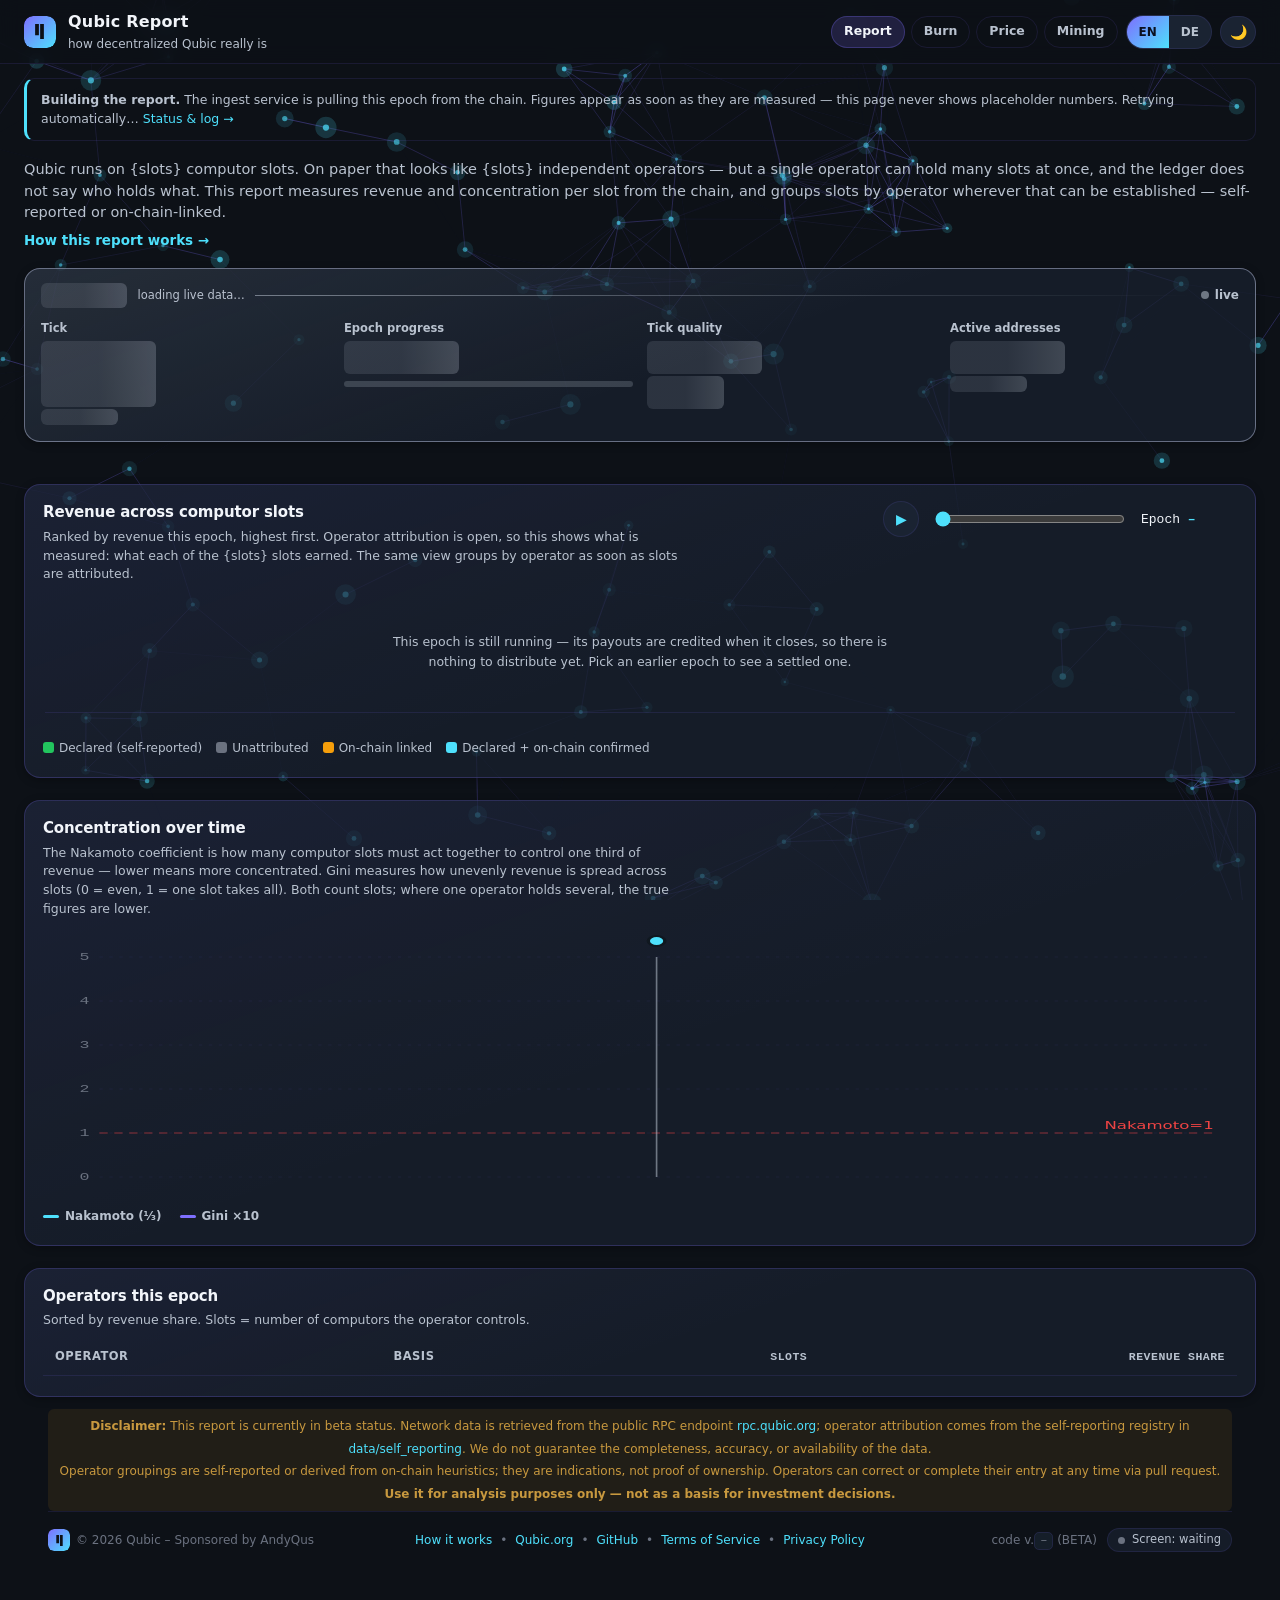
==== commit 45ed623d: "Let the epoch line wrap instead of running off the card On a phone the head of the live panel read "" ====
--- a/dashboard/index.html
+++ b/dashboard/index.html
@@ -116,15 +116,33 @@
   @keyframes shimmer{0%{background-position:200% 0}100%{background-position:-200% 0}}
   @media (prefers-reduced-motion:reduce){
     .live.loading .lc-val,.live.loading .lc-sub,.live.loading .live-epoch{animation:none} }
-  .live-head{display:flex;align-items:center;gap:10px;margin-bottom:12px}
-  .live-running{font-size:11.5px;color:var(--muted);white-space:nowrap}
+  /* Wraps rather than overflows: the sentence beside the epoch badge is a full
+     clause, and on a phone it does not fit on one line. It used to be pinned
+     by white-space:nowrap inside a nowrap row, so it pushed the rule and the
+     pulse past the card's edge and the whole page could be dragged sideways. */
+  .live-head{display:flex;flex-wrap:wrap;align-items:center;gap:6px 10px;margin-bottom:12px}
+  /* min-width:0 lets it actually shrink inside the flex row; without it a flex
+     item refuses to go below its longest word and overflows instead. */
+  .live-running{font-size:11.5px;color:var(--muted);min-width:0}
   .live-epoch{font-size:.8125rem;font-weight:700;font-variant-numeric:tabular-nums;
     letter-spacing:.02em;padding:.15rem .5rem;border-radius:6px;white-space:nowrap;
+    flex:0 0 auto;
     color:var(--live-edge);background:color-mix(in srgb,var(--live-edge) 16%,transparent)}
-  .live-rule{flex:1 1 auto;height:1px;min-width:20px;
+  /* The rule is decoration: it takes what is left over and collapses to
+     nothing once the row has wrapped and there is nothing left over. */
+  .live-rule{flex:1 1 auto;height:1px;min-width:0;
     background:linear-gradient(90deg,color-mix(in srgb,var(--live-edge) 55%,transparent),transparent)}
   .live-pulse{flex:0 0 auto;display:inline-flex;align-items:center;gap:6px;
     font-size:.75rem;font-weight:600;color:var(--live-edge)}
+  /* On a phone the clause gets its own line, with the "live" marker ending the
+     first one next to the badge. Wide enough and nothing reorders: the row
+     stays badge - sentence - rule - pulse on one line, as before. */
+  @media (max-width:560px){
+    .live-epoch{order:1}
+    .live-rule{order:2}
+    .live-pulse{order:3}
+    .live-running{order:4;flex:1 1 100%}
+  }
   .live-pulse i{width:8px;height:8px;border-radius:50%;background:var(--live-edge);
     box-shadow:0 0 0 0 color-mix(in srgb,var(--live-edge) 70%,transparent);
     animation:livepulse 2s ease-out infinite}
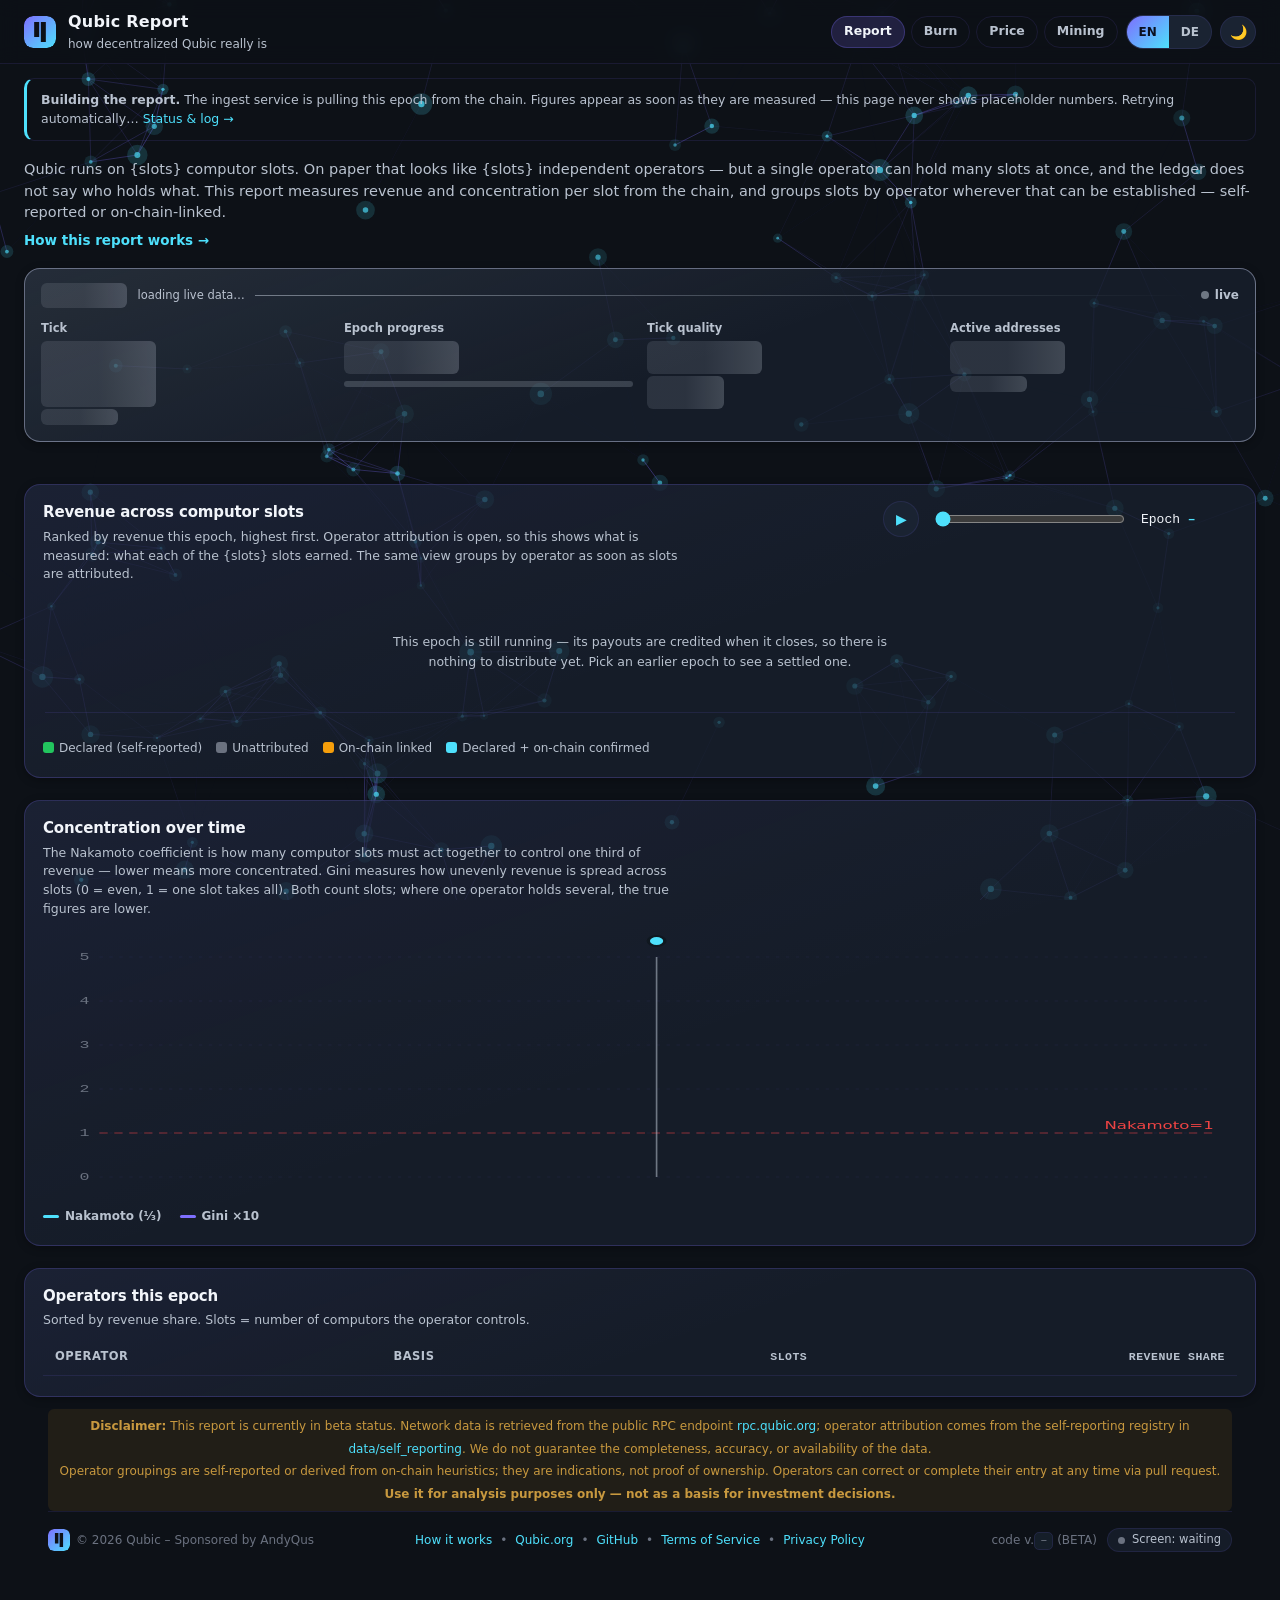
==== commit 8145a3f7: "Give every page the width the price page already had On a phone the price page showed noticeably mor" ====
--- a/dashboard/index.html
+++ b/dashboard/index.html
@@ -298,9 +298,17 @@
   /* The wide desktop padding (24px, matching mining.html) is too much on a
      phone: with the Burn link added, the header controls overflowed and the
      whole body scrolled sideways. Narrower gutters below 560px, which is where
-     that header stops fitting. */
+     that header stops fitting.
+
+     10px, not 14px, and the panels give up their inner 18px too. Every layer
+     costs width twice over -- column, then card -- and the tables and the
+     epoch bar inside were being squeezed into a column narrower than the same
+     content gets on the price page. This is the measure price.html settled on;
+     the pages now lose the same 20px per side rather than 32. */
   @media (max-width:560px){
-    .wrap{padding:0 14px 48px}
+    .wrap{padding:0 10px 48px}
+    .panel-head{padding:16px 10px 4px}
+    .panel-body{padding:14px 10px 20px}
   }
 </style>
 <script>
--- a/dashboard/theme.css
+++ b/dashboard/theme.css
@@ -338,7 +338,11 @@
   mask-image: linear-gradient(#000, #000), var(--qr-mark);
   -webkit-mask-repeat: no-repeat; mask-repeat: no-repeat;
   -webkit-mask-position: center, center; mask-position: center, center;
-  -webkit-mask-size: 100% 100%, 48% 48%; mask-size: 100% 100%, 48% 48%;
+  /* Die Marke füllt die Kachel zu 62 %, nicht mehr zu 48 %. Bei 48 % stand sie
+     als kleines Zeichen in viel Farbfläche und war in der Kopfzeile kaum als
+     Qubics Wortmarke zu erkennen; die Kachel selbst bleibt 32 px, damit die
+     Höhe der Kopfzeile und der mobilen Leiste unverändert bleibt. */
+  -webkit-mask-size: 100% 100%, 62% 62%; mask-size: 100% 100%, 62% 62%;
   -webkit-mask-composite: xor; mask-composite: exclude;
 }
 .qs-link, .how-link {
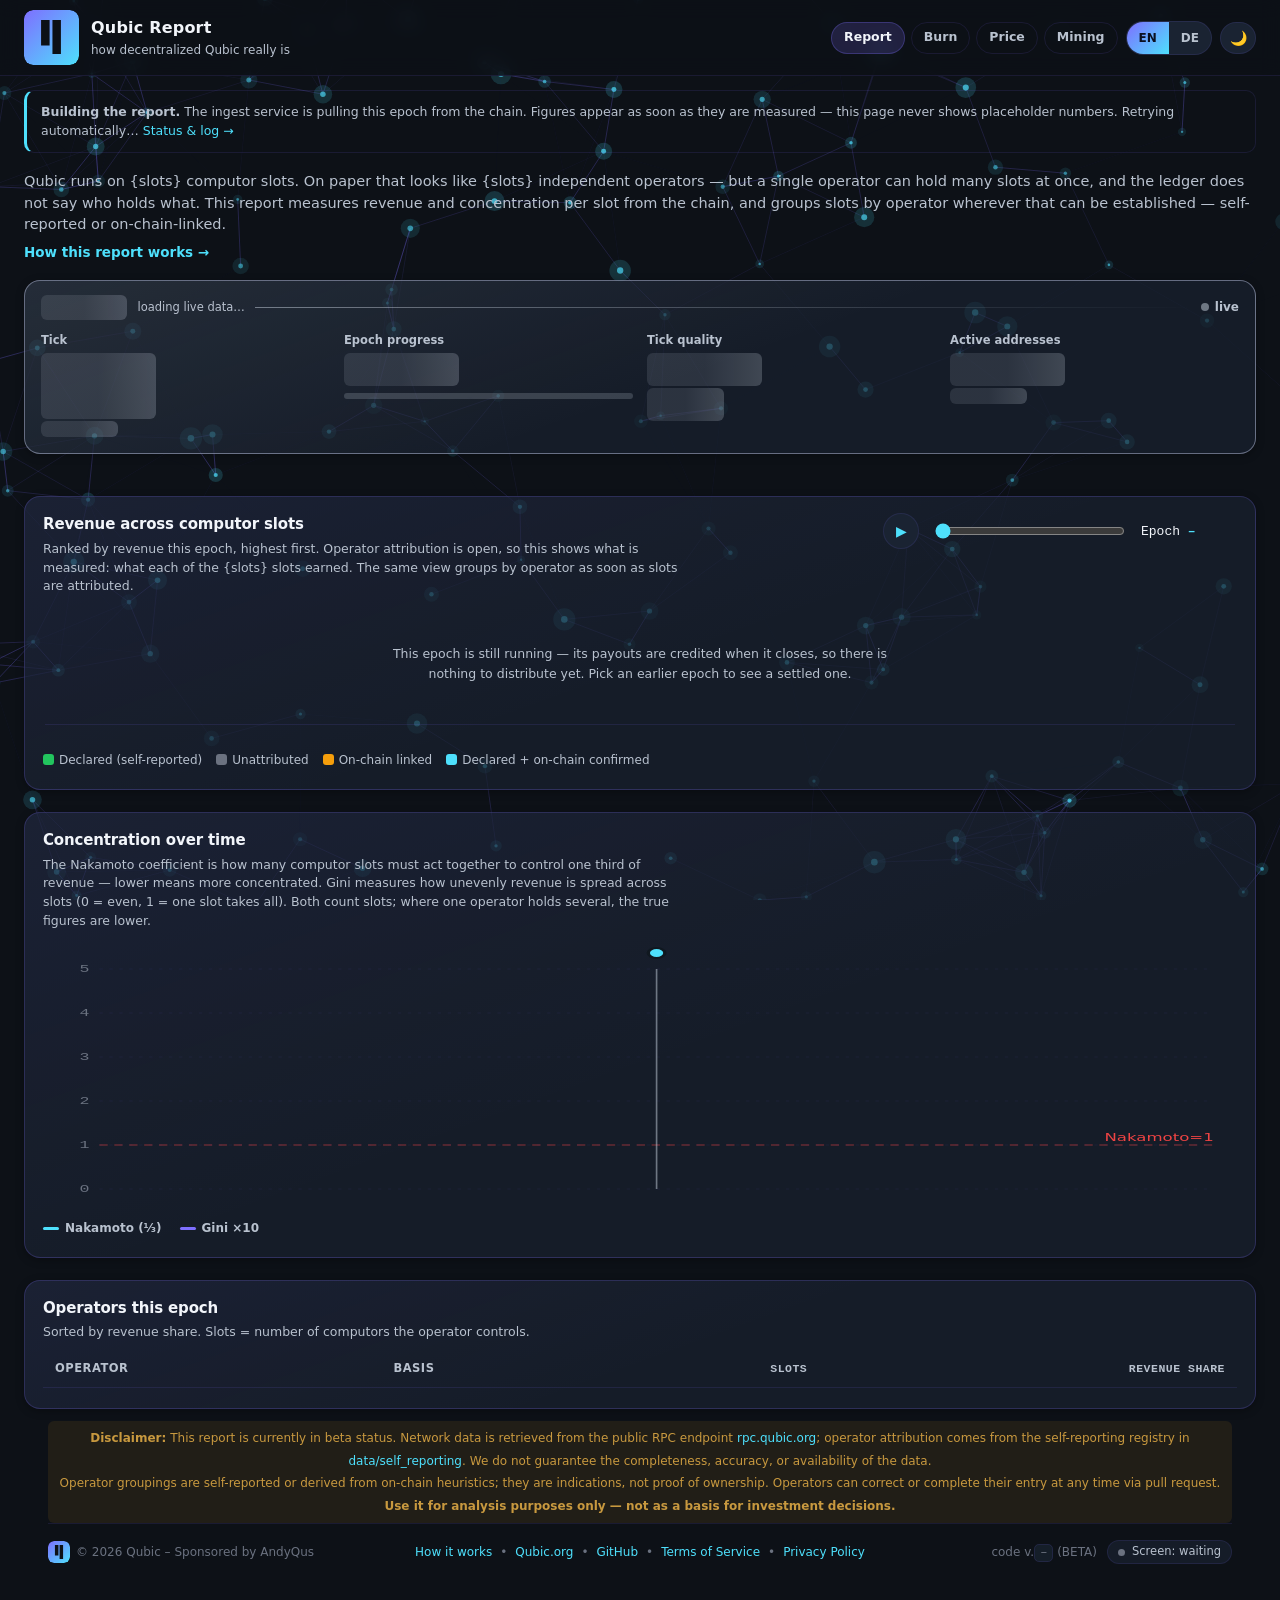
==== commit c409631c: "Treat an epoch as the week it is, and measure burn rates by the day An epoch runs from Wednesday 12:" ====
--- a/dashboard/index.html
+++ b/dashboard/index.html
@@ -1123,9 +1123,9 @@
 
   /* ---------- live epoch ----------
      Two clocks, because the underlying data moves at two very different speeds
-     (measured against the live network): the tick advances ~2.7/s, while the
+     (measured against the live network): the tick advances ~1.6/s, while the
      computor list, revenue and clustering only change at an epoch boundary —
-     every ~4.4 days. So the pulse is polled every 15 s and the report is left
+     once a week (Wednesday 12:00 UTC). So the pulse is polled every 15 s and the report is left
      alone; re-running a 676-operator analysis every minute would be pure waste.
      Polling pauses entirely while the tab is hidden. */
   const PULSE_MS = 15000;
--- a/dashboard/theme.css
+++ b/dashboard/theme.css
@@ -288,7 +288,7 @@
   display: flex; align-items: center; gap: 12px;
 }
 .qs-logo {
-  width: 30px; height: 30px; border-radius: 9px; flex: none;
+  width: 55px; height: 55px; border-radius: 9px; flex: none;
   background: var(--gradient);
 }
 /* .qs-title / .qs-subtitle are sized in the header block below, together with
@@ -316,7 +316,7 @@
 }
 .qs-header-inner .logo,
 .qs-header-inner .qs-logo {
-  width: 32px; height: 32px; border-radius: 9px; flex: 0 0 auto;
+  width: 55px; height: 55px; border-radius: 9px; flex: 0 0 auto;
   background: var(--gradient);
 }
 /* The Qubic logomark, cut out of the gradient tile.
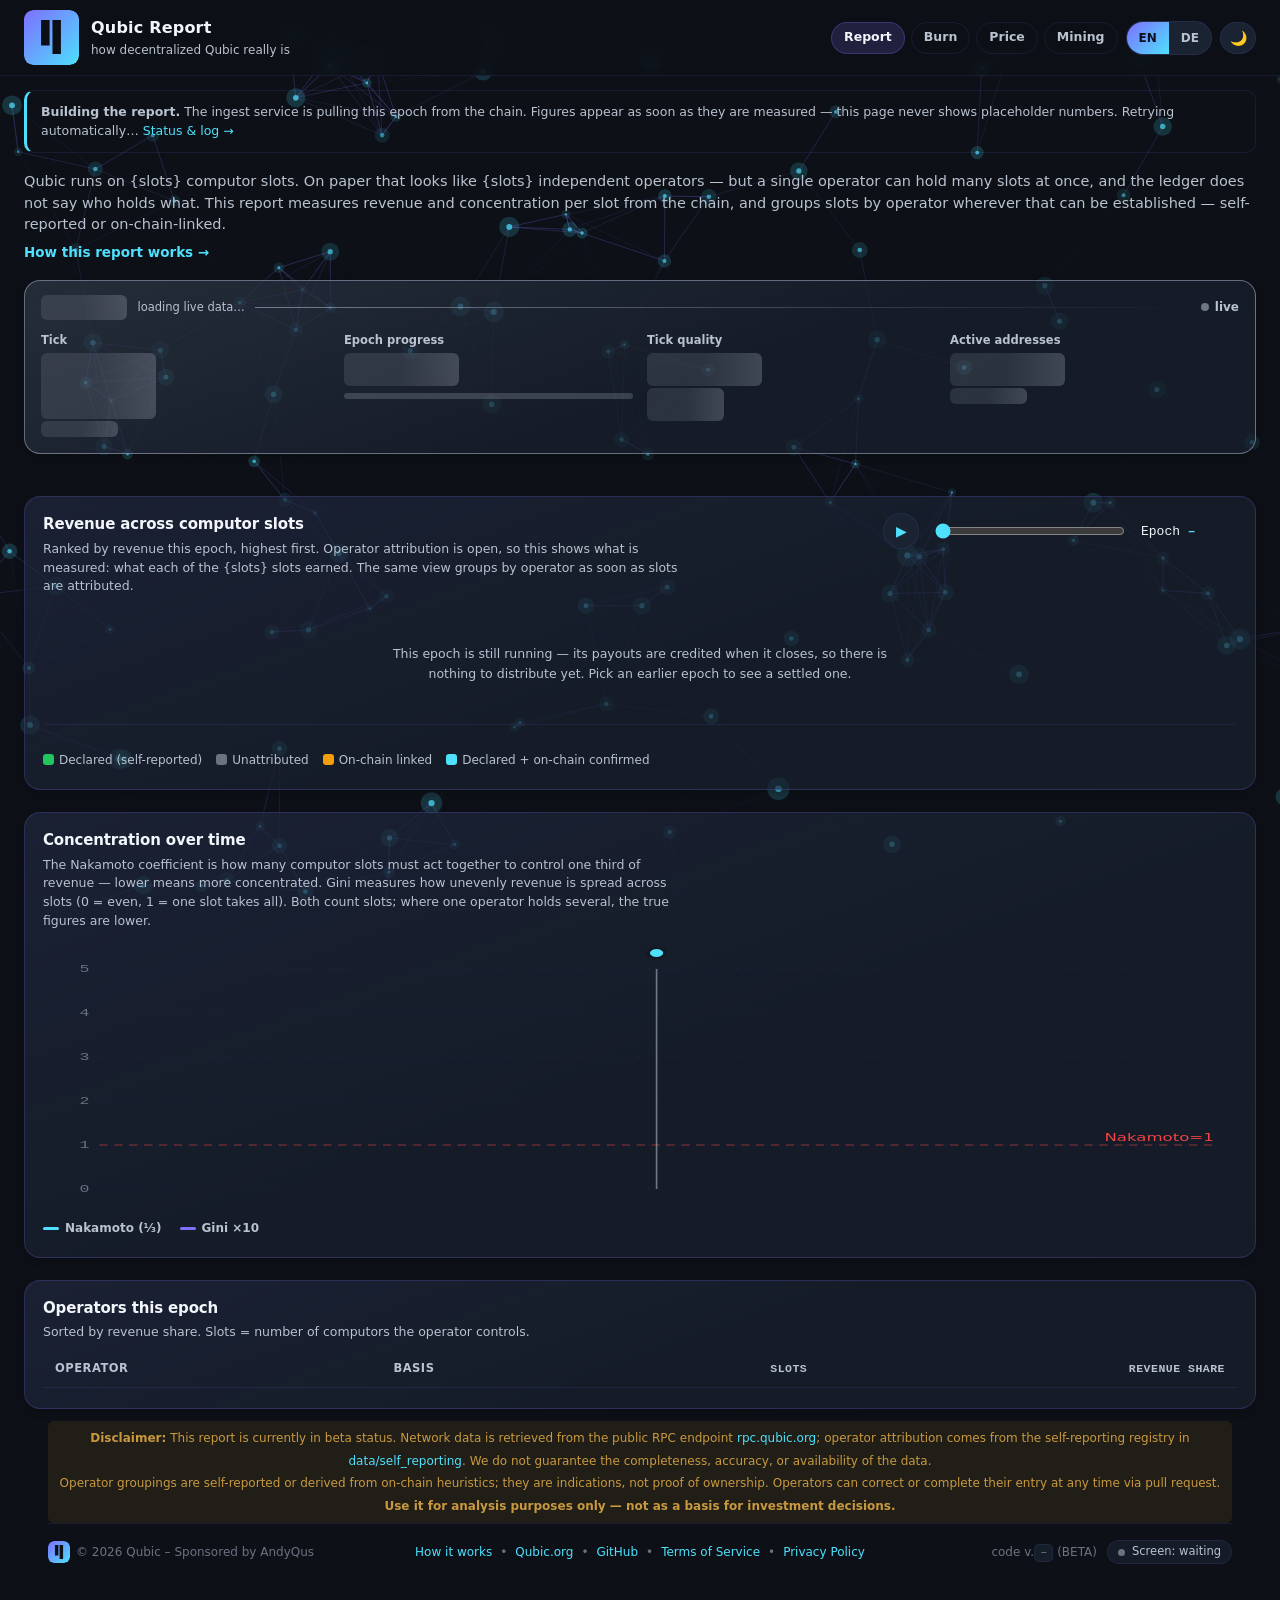
==== commit fca5ea1d: "Put the share card in English, under a new file name The link preview X and Discord show was still w" ====
--- a/dashboard/index.html
+++ b/dashboard/index.html
@@ -40,7 +40,7 @@
 <meta property="og:title" content="Qubic Report — how decentralized Qubic really is" />
 <meta property="og:description" content="How decentralized Qubic really is — computor distribution, attribution and clusters, measured from the chain and sealed per epoch." />
 <meta property="og:url" content="https://report.qubic.tools/dashboard/" />
-<meta property="og:image" content="https://report.qubic.tools/dashboard/assets/og-image.png" />
+<meta property="og:image" content="https://report.qubic.tools/dashboard/assets/og-image-en.png" />
 <meta property="og:image:type" content="image/png" />
 <meta property="og:image:width" content="1200" />
 <meta property="og:image:height" content="630" />
@@ -48,7 +48,7 @@
 <meta name="twitter:card" content="summary_large_image" />
 <meta name="twitter:title" content="Qubic Report — how decentralized Qubic really is" />
 <meta name="twitter:description" content="How decentralized Qubic really is — measured from the chain, sealed per epoch." />
-<meta name="twitter:image" content="https://report.qubic.tools/dashboard/assets/og-image.png" />
+<meta name="twitter:image" content="https://report.qubic.tools/dashboard/assets/og-image-en.png" />
 
 <link rel="stylesheet" href="./theme.css?v=376904fb">
 
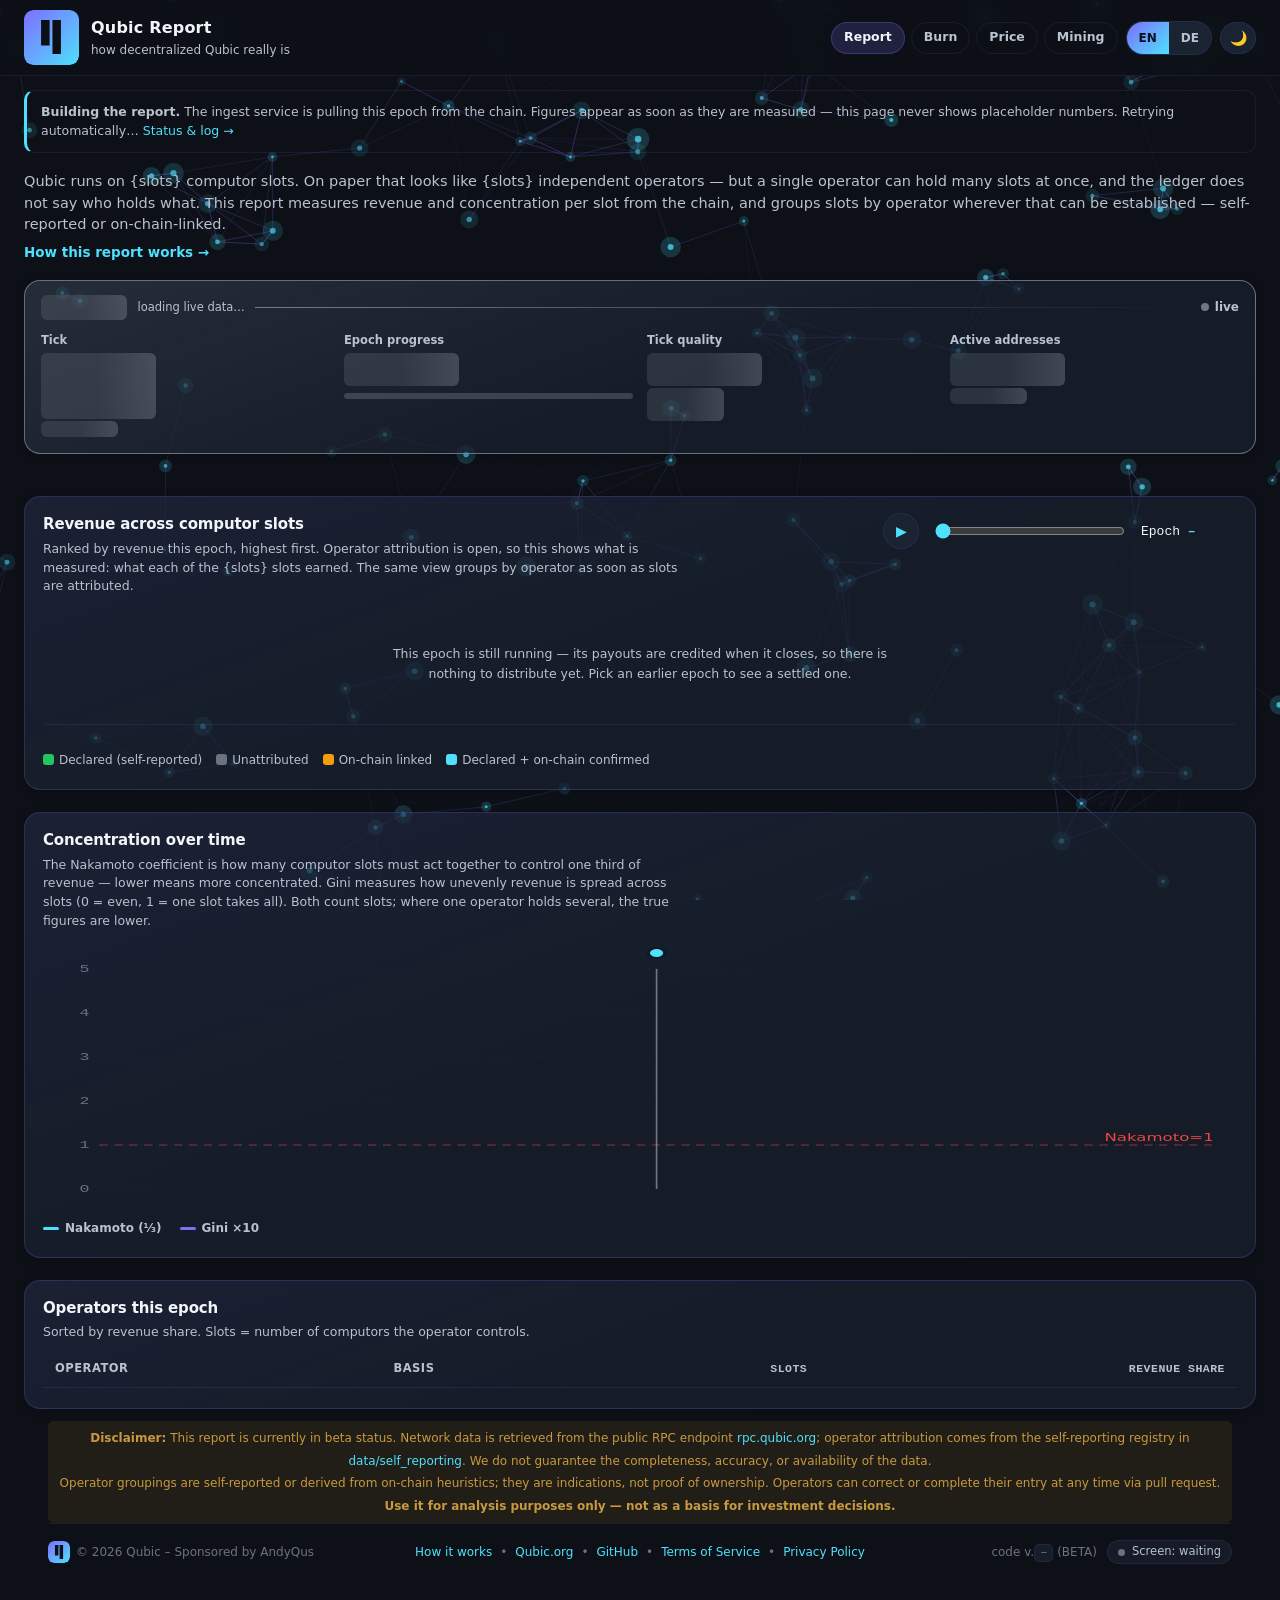
==== commit 506cddbb: "Link the stylesheet by its current hash again theme.css changed with the logomark tile, but four pag" ====
--- a/dashboard/index.html
+++ b/dashboard/index.html
@@ -50,7 +50,7 @@
 <meta name="twitter:description" content="How decentralized Qubic really is — measured from the chain, sealed per epoch." />
 <meta name="twitter:image" content="https://report.qubic.tools/dashboard/assets/og-image-en.png" />
 
-<link rel="stylesheet" href="./theme.css?v=376904fb">
+<link rel="stylesheet" href="./theme.css?v=6388e666">
 
 <style>
   /* Surfaces, text, accents, the glass card and the header all come from
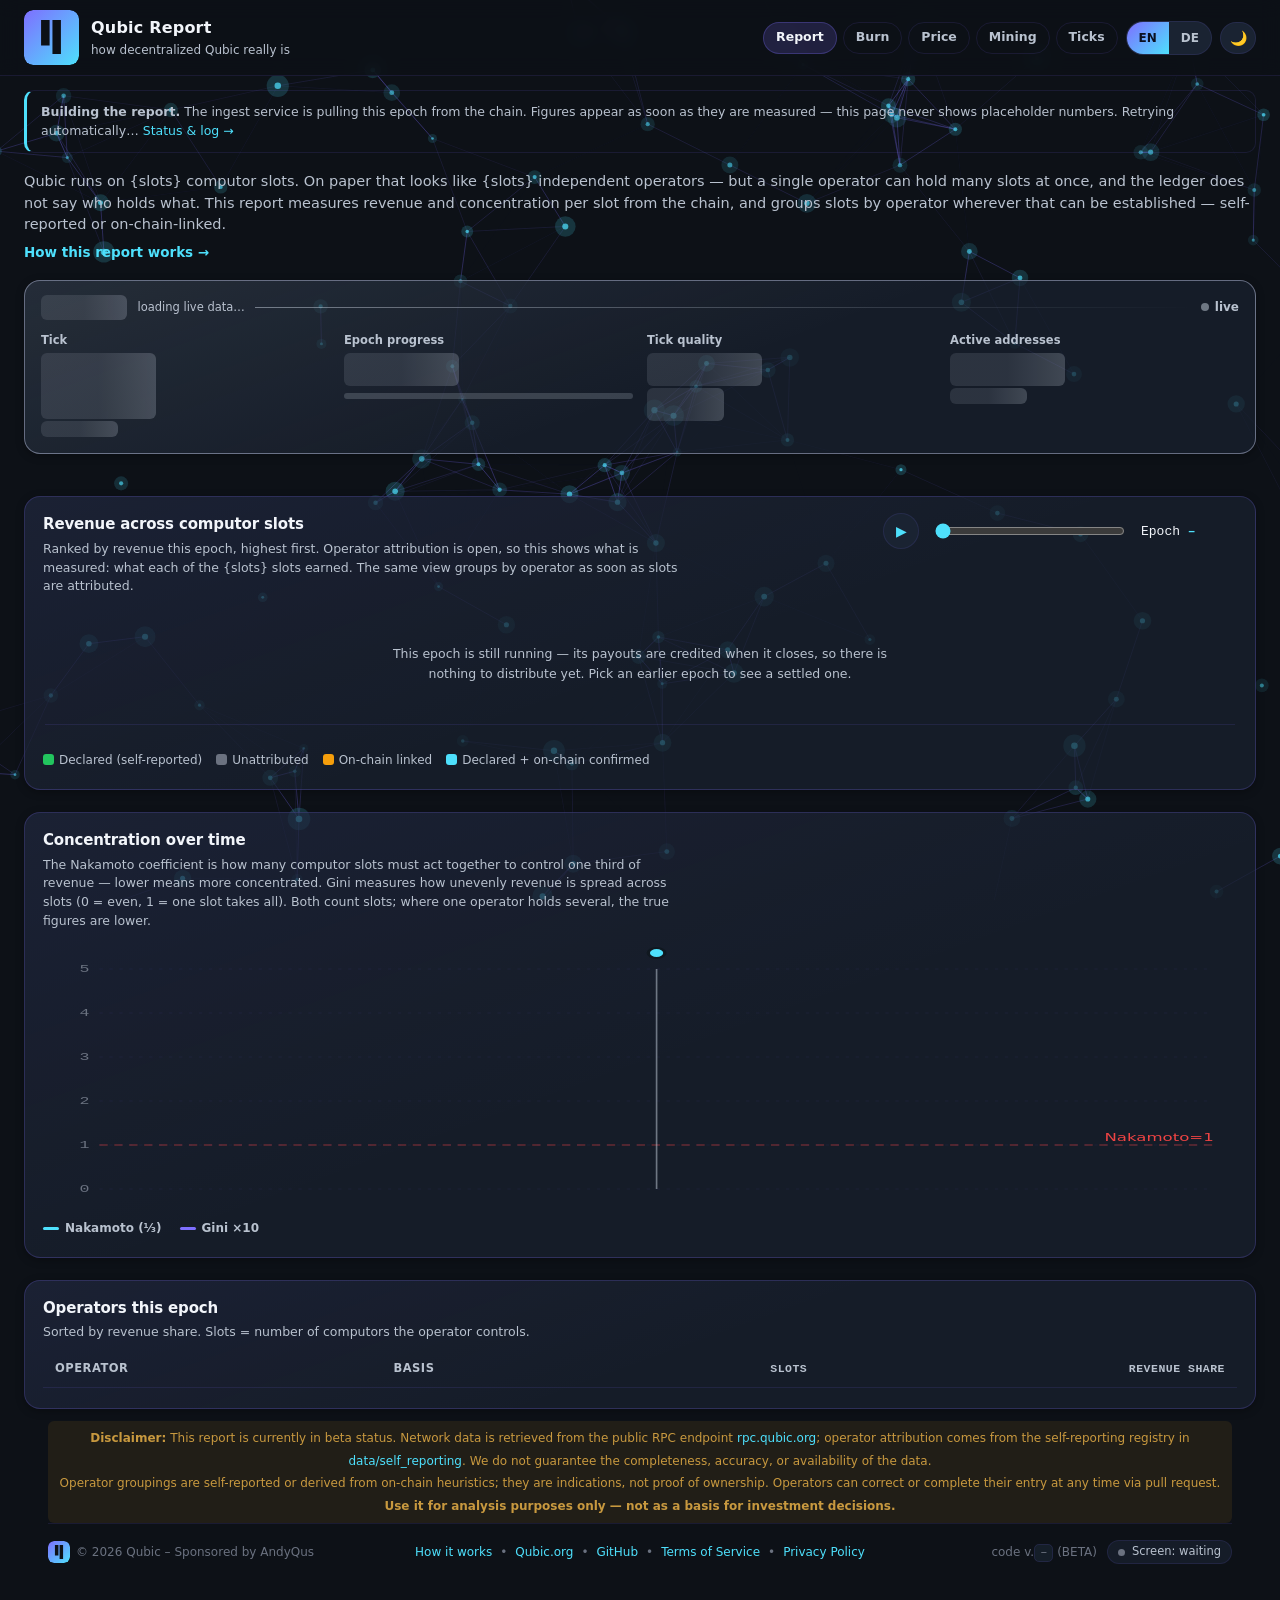
==== commit 4fba1f55: "v0.13.0: Ticks Live — every tick flies in as a cube The successor of Qubic Star Rain, built into the" ====
--- a/dashboard/index.html
+++ b/dashboard/index.html
@@ -349,6 +349,7 @@
         <a class="how-link qs-link" href="./burn.html" data-i18n="burnReport">Burn</a>
         <a class="how-link qs-link" href="./price.html" data-i18n="priceReport">Price</a>
         <a class="how-link qs-link" href="./mining.html" data-i18n="miningLive">Mining</a>
+        <a class="how-link qs-link" href="./ticks.html" data-i18n="ticksLive">Ticks</a>
       </nav>
       <div class="qs-seg" id="lang-seg">
         <button data-lang="en">EN</button><button data-lang="de">DE</button>
@@ -529,7 +530,7 @@
     en:{
       navReport: "Report",
       title:"Qubic Report", tagline:"how decentralized Qubic really is",
-      miningLive:"Mining", burnReport:"Burn",
+      miningLive:"Mining", ticksLive:"Ticks", burnReport:"Burn",
       priceReport:"Price",
       epochLabel:"Epoch",
       buildingTitle:"Building the report.",
@@ -597,7 +598,7 @@
     de:{
       navReport: "Report",
       title:"Qubic Report", tagline:"wie dezentral Qubic wirklich ist",
-      miningLive:"Mining", burnReport:"Burn",
+      miningLive:"Mining", ticksLive:"Ticks", burnReport:"Burn",
       priceReport:"Kurs",
       epochLabel:"Epoche",
       buildingTitle:"Report wird aufgebaut.",
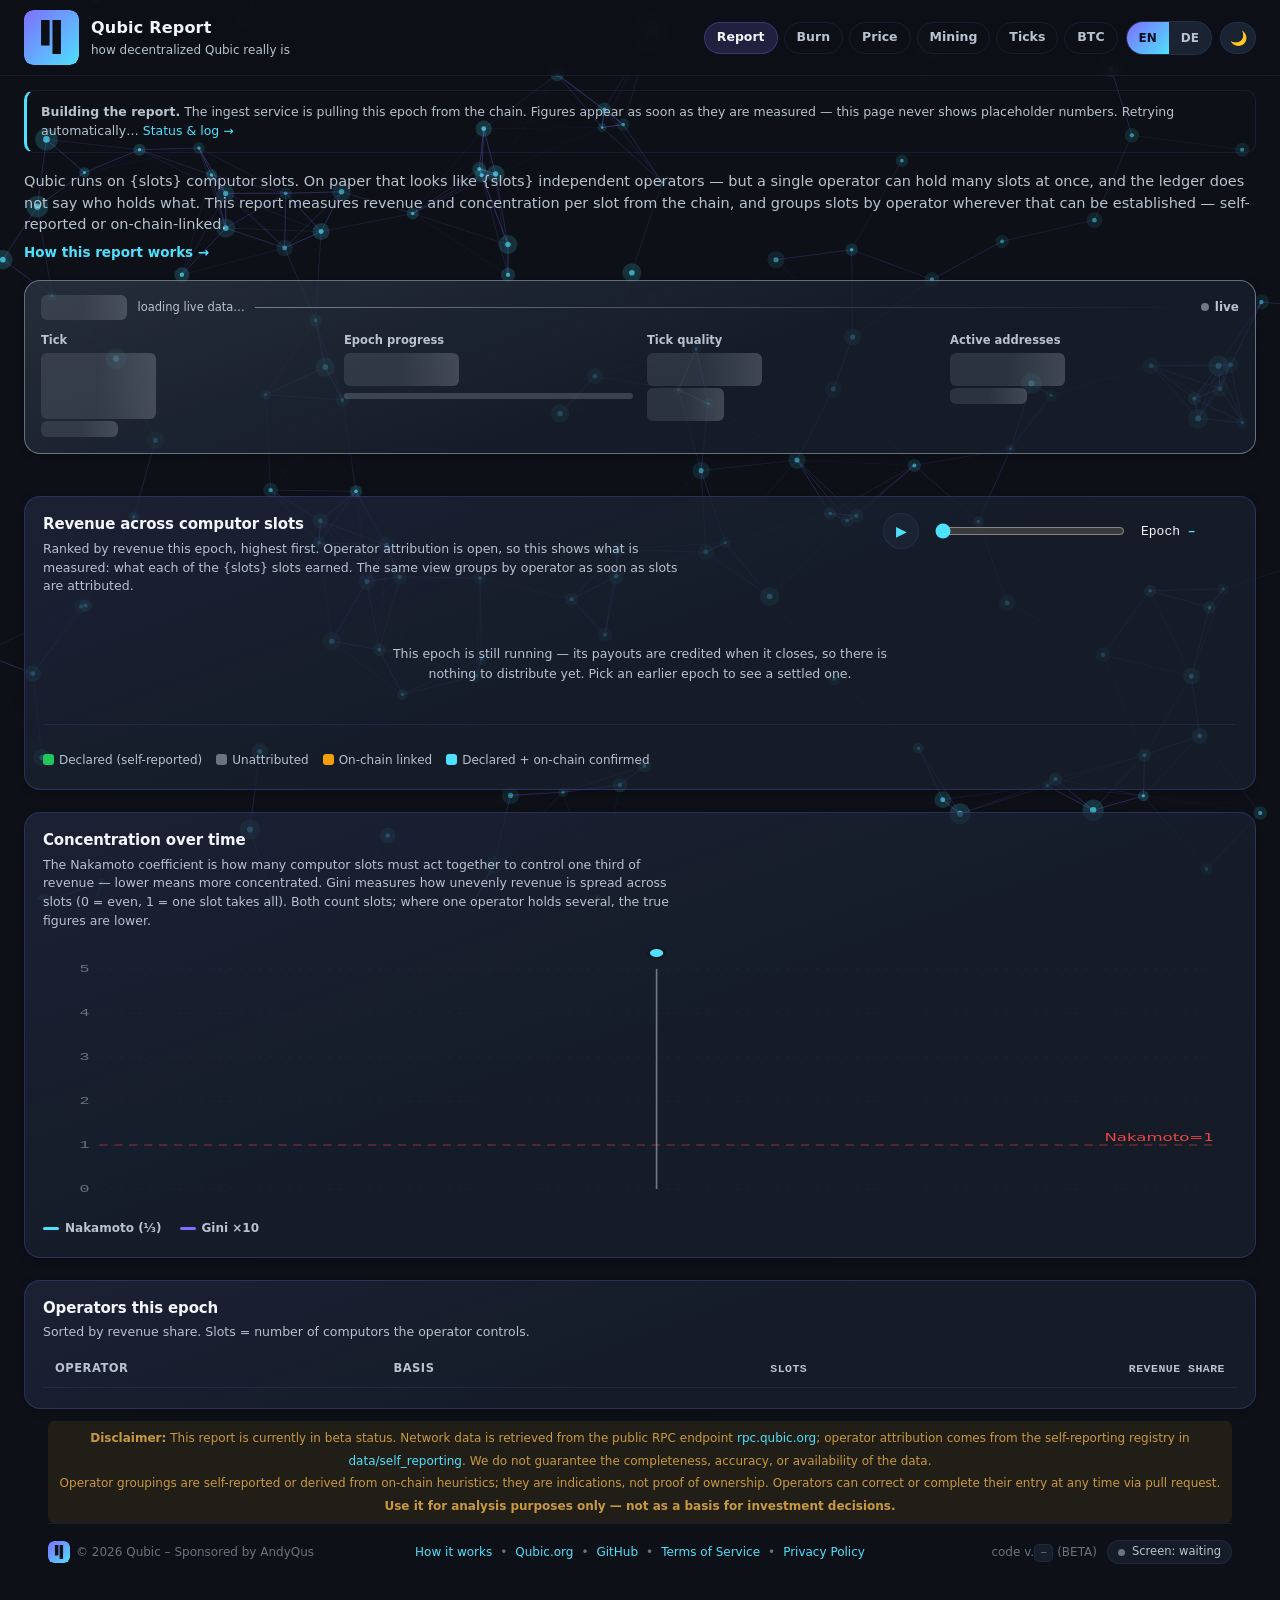
==== commit 4df21adb: "v0.16.0: Colony vs Bitcoin — the ant colony's hourly BTC call, rebuilt and judged Since epoch 240 (c" ====
--- a/dashboard/index.html
+++ b/dashboard/index.html
@@ -350,6 +350,7 @@
         <a class="how-link qs-link" href="./price.html" data-i18n="priceReport">Price</a>
         <a class="how-link qs-link" href="./mining.html" data-i18n="miningLive">Mining</a>
         <a class="how-link qs-link" href="./ticks.html" data-i18n="ticksLive">Ticks</a>
+        <a class="how-link qs-link" href="./btc.html" data-i18n="btcLive">BTC</a>
       </nav>
       <div class="qs-seg" id="lang-seg">
         <button data-lang="en">EN</button><button data-lang="de">DE</button>
@@ -530,7 +531,7 @@
     en:{
       navReport: "Report",
       title:"Qubic Report", tagline:"how decentralized Qubic really is",
-      miningLive:"Mining", ticksLive:"Ticks", burnReport:"Burn",
+      miningLive:"Mining", ticksLive:"Ticks", btcLive:"BTC", burnReport:"Burn",
       priceReport:"Price",
       epochLabel:"Epoch",
       buildingTitle:"Building the report.",
@@ -598,7 +599,7 @@
     de:{
       navReport: "Report",
       title:"Qubic Report", tagline:"wie dezentral Qubic wirklich ist",
-      miningLive:"Mining", ticksLive:"Ticks", burnReport:"Burn",
+      miningLive:"Mining", ticksLive:"Ticks", btcLive:"BTC", burnReport:"Burn",
       priceReport:"Kurs",
       epochLabel:"Epoche",
       buildingTitle:"Report wird aufgebaut.",
